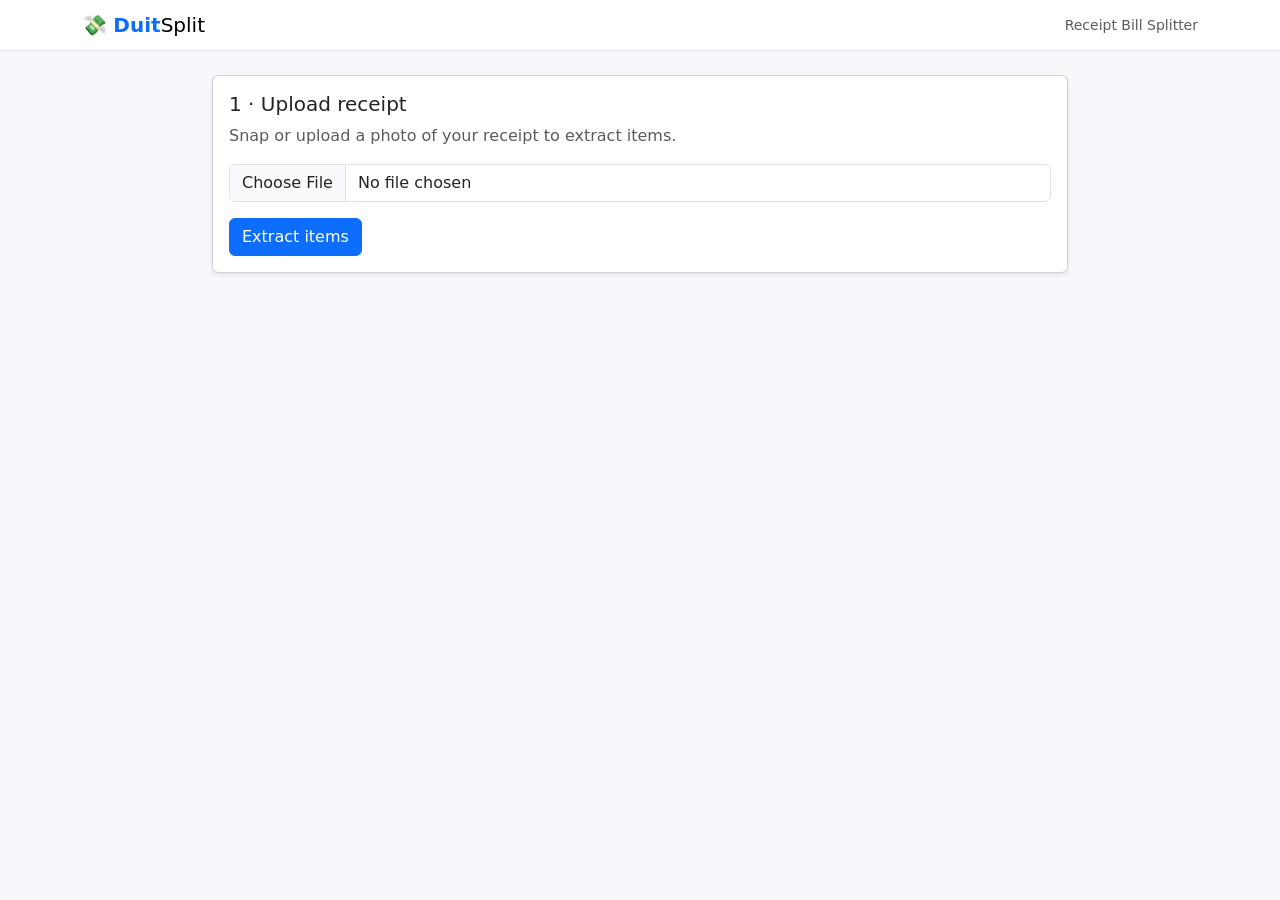
==== frontend/src/templates/index.html @ c5c2006f "added backend and frontend docker" ====
<!DOCTYPE html>
<html lang="en">
<head>
  <meta charset="utf-8" />
  <meta name="viewport" content="width=device-width, initial-scale=1" />
  <title>DuitSplit — Receipt Bill Splitter</title>
  <link
    href="https://cdn.jsdelivr.net/npm/bootstrap@5.3.3/dist/css/bootstrap.min.css"
    rel="stylesheet"
    integrity="sha384-QWTKZyjpPEjISv5WaRU9OFeRpok6YctnYmDr5pNlyT2bRjXh0JMhjY6hW+ALEwIH"
    crossorigin="anonymous"
  />
  <style>
    body { background: #f6f8fb; }
    .step-card { display: none; }
    .step-card.active { display: block; }
    .confidence-badge { font-size: .7rem; }
    .friend-chip { cursor: grab; user-select: none; }
    .item-row.assignable { cursor: pointer; }
    .item-row.selected { background: #e7f1ff; }
    .avatar {
      width: 28px; height: 28px; border-radius: 50%;
      display: inline-flex; align-items: center; justify-content: center;
      color: #fff; font-size: .75rem; font-weight: 600;
    }
    .navbar-brand b { color: #0d6efd; }
  </style>
</head>
<body>
  <nav class="navbar navbar-light bg-white border-bottom mb-4">
    <div class="container">
      <span class="navbar-brand mb-0 h1">💸 <b>Duit</b>Split</span>
      <span class="text-muted small">Receipt Bill Splitter</span>
    </div>
  </nav>

  <div class="container pb-5" style="max-width: 880px;">
    <div id="alertBox"></div>

    <!-- STEP 1: Upload -->
    <div class="card step-card active shadow-sm" id="step-upload">
      <div class="card-body">
        <h5 class="card-title">1 · Upload receipt</h5>
        <p class="text-muted">Snap or upload a photo of your receipt to extract items.</p>
        <input type="file" class="form-control mb-3" id="receiptFile" accept="image/*" />
        <button class="btn btn-primary" id="btnOcr">
          <span class="spinner-border spinner-border-sm d-none" id="ocrSpin"></span>
          Extract items
        </button>
      </div>
    </div>

    <!-- STEP 2: Review items -->
    <div class="card step-card shadow-sm" id="step-items">
      <div class="card-body">
        <h5 class="card-title">2 · Review extracted items</h5>
        <p class="text-muted">Items below <b>70%</b> confidence are flagged — double-check them.</p>
        <div class="table-responsive">
          <table class="table align-middle">
            <thead>
              <tr><th>Item</th><th class="text-end">Qty</th><th class="text-end">Price</th><th class="text-center">Confidence</th></tr>
            </thead>
            <tbody id="itemsBody"></tbody>
          </table>
        </div>
        <div class="d-flex justify-content-between border-top pt-2">
          <div class="text-muted">
            Subtotal: <b id="sumSubtotal">0.00</b> ·
            Tax: <b id="sumTax">0.00</b> ·
            Total: <b id="sumTotal">0.00</b>
          </div>
        </div>
        <hr />
        <div class="mb-3">
          <label class="form-label">Session name</label>
          <input type="text" class="form-control" id="sessionName" placeholder="Dinner at Mamak" />
        </div>
        <div class="mb-3">
          <label class="form-label">Your name (paid the bill)</label>
          <input type="text" class="form-control" id="paidBy" placeholder="Brandon" />
        </div>
        <button class="btn btn-primary" id="btnCreateSession">Start splitting →</button>
      </div>
    </div>

    <!-- STEP 3: Friends + assignment -->
    <div class="card step-card shadow-sm" id="step-assign">
      <div class="card-body">
        <h5 class="card-title">3 · Add friends & assign items</h5>

        <div class="row g-2 mb-3">
          <div class="col">
            <input type="text" class="form-control" id="friendName" placeholder="Add a friend's name" />
          </div>
          <div class="col-auto">
            <button class="btn btn-outline-primary" id="btnAddFriend">+ Add</button>
          </div>
        </div>

        <div class="mb-3">
          <div class="text-muted small mb-1">Pick the active friend, then click their items:</div>
          <div id="friendChips" class="d-flex flex-wrap gap-2"></div>
        </div>

        <div class="table-responsive">
          <table class="table align-middle">
            <thead>
              <tr><th>Item</th><th class="text-end">Price</th><th>Shared by</th></tr>
            </thead>
            <tbody id="assignBody"></tbody>
          </table>
        </div>

        <button class="btn btn-primary" id="btnSummary">View bill summary →</button>
      </div>
    </div>

    <!-- STEP 4: Summary -->
    <div class="card step-card shadow-sm" id="step-summary">
      <div class="card-body">
        <h5 class="card-title">4 · Bill summary</h5>
        <p class="text-muted">Paid by <b id="summaryPaidBy"></b>. Here's what everyone owes:</p>
        <ul class="list-group mb-3" id="summaryList"></ul>
        <div class="d-flex justify-content-between border-top pt-2">
          <span class="fw-bold">Total split</span>
          <span class="fw-bold" id="summaryTotal">0.00</span>
        </div>
        <button class="btn btn-outline-secondary mt-3" id="btnRestart">Start over</button>
      </div>
    </div>
  </div>

  <script
    src="https://cdn.jsdelivr.net/npm/bootstrap@5.3.3/dist/js/bootstrap.bundle.min.js"
    integrity="sha384-YvpcrYf0tY3lHB60NNkmXc5s9fDVZLESaAA55NDzOxhy9GkcIdslK1eN7N6jIeHz"
    crossorigin="anonymous"></script>
  <script>
    const state = {
      receipt: null,
      sessionId: null,
      friends: [],
      activeFriend: null,
      // item_name -> Set(friend_id)
      assignments: {},
    };

    const $ = (id) => document.getElementById(id);

    function showStep(id) {
      document.querySelectorAll(".step-card").forEach((c) => c.classList.remove("active"));
      $(id).classList.add("active");
      window.scrollTo({ top: 0, behavior: "smooth" });
    }

    function alertMsg(msg, kind = "danger") {
      $("alertBox").innerHTML =
        `<div class="alert alert-${kind} alert-dismissible fade show" role="alert">` +
        `${msg}<button type="button" class="btn-close" data-bs-dismiss="alert"></button></div>`;
    }

    async function api(path, options = {}) {
      const res = await fetch(`/api/${path}`, options);
      const text = await res.text();
      let data = null;
      try { data = text ? JSON.parse(text) : null; } catch { data = text; }
      if (!res.ok) {
        const detail = (data && data.detail) || `Request failed (${res.status})`;
        throw new Error(detail);
      }
      return data;
    }

    function initials(name) {
      return name.trim().slice(0, 2).toUpperCase() || "?";
    }

    // ---- STEP 1: OCR ----
    $("btnOcr").addEventListener("click", async () => {
      const file = $("receiptFile").files[0];
      if (!file) { alertMsg("Please choose a receipt image first."); return; }
      const spin = $("ocrSpin");
      spin.classList.remove("d-none");
      $("btnOcr").disabled = true;
      try {
        const form = new FormData();
        form.append("file", file);
        const receipt = await api("ocr", { method: "POST", body: form });
        state.receipt = receipt;
        renderItems(receipt);
        showStep("step-items");
      } catch (e) {
        alertMsg(`OCR failed: ${e.message}`);
      } finally {
        spin.classList.add("d-none");
        $("btnOcr").disabled = false;
      }
    });

    function money(n) { return Number(n || 0).toFixed(2); }

    function renderItems(receipt) {
      const body = $("itemsBody");
      body.innerHTML = "";
      (receipt.items || []).forEach((it) => {
        const low = it.confidence < 0.7;
        const badge = low
          ? `<span class="badge bg-warning text-dark confidence-badge">⚠ ${(it.confidence*100).toFixed(0)}%</span>`
          : `<span class="badge bg-success confidence-badge">${(it.confidence*100).toFixed(0)}%</span>`;
        body.insertAdjacentHTML("beforeend",
          `<tr><td>${escapeHtml(it.name)}</td><td class="text-end">${it.quantity}</td>` +
          `<td class="text-end">${money(it.price)}</td><td class="text-center">${badge}</td></tr>`);
      });
      $("sumSubtotal").textContent = money(receipt.subtotal);
      $("sumTax").textContent = money(receipt.tax);
      $("sumTotal").textContent = money(receipt.total);
    }

    function escapeHtml(s) {
      return String(s).replace(/[&<>"']/g, (c) =>
        ({ "&": "&amp;", "<": "&lt;", ">": "&gt;", '"': "&quot;", "'": "&#39;" }[c]));
    }

    // ---- STEP 2: create session ----
    $("btnCreateSession").addEventListener("click", async () => {
      if (!state.receipt) { alertMsg("No receipt loaded."); return; }
      try {
        const session = await api("sessions", {
          method: "POST",
          headers: { "Content-Type": "application/json" },
          body: JSON.stringify({
            name: $("sessionName").value || "Untitled",
            created_by: $("paidBy").value || "Me",
            receipt: state.receipt,
          }),
        });
        state.sessionId = session.id;
        state.assignments = {};
        await loadFriends();
        renderAssignTable();
        showStep("step-assign");
      } catch (e) {
        alertMsg(`Could not start session: ${e.message}`);
      }
    });

    // ---- STEP 3: friends + assignment ----
    async function loadFriends() {
      state.friends = await api("friends");
      if (state.friends.length && !state.activeFriend) {
        state.activeFriend = state.friends[0].id;
      }
      renderFriendChips();
    }

    $("btnAddFriend").addEventListener("click", async () => {
      const name = $("friendName").value.trim();
      if (!name) { alertMsg("Enter a friend's name."); return; }
      try {
        const friend = await api("friends", {
          method: "POST",
          headers: { "Content-Type": "application/json" },
          body: JSON.stringify({ name }),
        });
        $("friendName").value = "";
        state.activeFriend = friend.id;
        await loadFriends();
        renderAssignTable();
      } catch (e) {
        alertMsg(`Could not add friend: ${e.message}`);
      }
    });

    $("friendName").addEventListener("keydown", (e) => {
      if (e.key === "Enter") { e.preventDefault(); $("btnAddFriend").click(); }
    });

    function renderFriendChips() {
      const box = $("friendChips");
      box.innerHTML = "";
      if (!state.friends.length) {
        box.innerHTML = `<span class="text-muted small">No friends yet — add some above.</span>`;
        return;
      }
      state.friends.forEach((f) => {
        const active = f.id === state.activeFriend;
        box.insertAdjacentHTML("beforeend",
          `<button class="btn btn-sm friend-chip ${active ? "btn-primary" : "btn-outline-secondary"}" data-fid="${f.id}">` +
          `<span class="avatar me-1" style="background:${f.avatar_color}">${initials(f.name)}</span>` +
          `${escapeHtml(f.name)}</button>`);
      });
      box.querySelectorAll("[data-fid]").forEach((btn) => {
        btn.addEventListener("click", () => {
          state.activeFriend = btn.dataset.fid;
          renderFriendChips();
        });
      });
    }

    function renderAssignTable() {
      const body = $("assignBody");
      body.innerHTML = "";
      (state.receipt.items || []).forEach((it) => {
        const sharers = state.assignments[it.name] || new Set();
        const chips = [...sharers].map((fid) => {
          const f = state.friends.find((x) => x.id === fid);
          if (!f) return "";
          return `<span class="avatar me-1" title="${escapeHtml(f.name)}" style="background:${f.avatar_color}">${initials(f.name)}</span>`;
        }).join("");
        const row = document.createElement("tr");
        row.className = "item-row assignable";
        row.innerHTML =
          `<td>${escapeHtml(it.name)}</td><td class="text-end">${money(it.price)}</td>` +
          `<td>${chips || '<span class="text-muted small">— tap to assign active friend —</span>'}</td>`;
        row.addEventListener("click", () => toggleAssign(it.name, row));
        body.appendChild(row);
      });
    }

    function toggleAssign(itemName, row) {
      if (!state.activeFriend) { alertMsg("Add and select a friend first.", "warning"); return; }
      const set = state.assignments[itemName] || new Set();
      if (set.has(state.activeFriend)) set.delete(state.activeFriend);
      else set.add(state.activeFriend);
      state.assignments[itemName] = set;
      renderAssignTable();
    }

    // ---- STEP 4: summary ----
    $("btnSummary").addEventListener("click", async () => {
      try {
        const payload = {};
        for (const [item, set] of Object.entries(state.assignments)) {
          if (set.size) payload[item] = [...set];
        }
        await api(`sessions/${state.sessionId}/assign`, {
          method: "POST",
          headers: { "Content-Type": "application/json" },
          body: JSON.stringify({ assignments: payload }),
        });
        const summary = await api(`sessions/${state.sessionId}/summary`);
        renderSummary(summary);
        showStep("step-summary");
      } catch (e) {
        alertMsg(`Could not compute summary: ${e.message}`);
      }
    });

    function renderSummary(summary) {
      $("summaryPaidBy").textContent = summary.paid_by || "—";
      const list = $("summaryList");
      list.innerHTML = "";
      const entries = Object.entries(summary.breakdown || {});
      if (!entries.length) {
        list.innerHTML = `<li class="list-group-item text-muted">No items assigned yet.</li>`;
      }
      entries.forEach(([fid, amount]) => {
        const f = state.friends.find((x) => x.id === fid);
        const name = f ? f.name : fid;
        const color = f ? f.avatar_color : "#888";
        list.insertAdjacentHTML("beforeend",
          `<li class="list-group-item d-flex justify-content-between align-items-center">` +
          `<span><span class="avatar me-2" style="background:${color}">${initials(name)}</span>${escapeHtml(name)}</span>` +
          `<span class="badge bg-primary rounded-pill">${money(amount)}</span></li>`);
      });
      $("summaryTotal").textContent = money(summary.total);
    }

    $("btnRestart").addEventListener("click", () => {
      state.receipt = null; state.sessionId = null;
      state.activeFriend = null; state.assignments = {};
      $("receiptFile").value = "";
      showStep("step-upload");
    });
  </script>
</body>
</html>
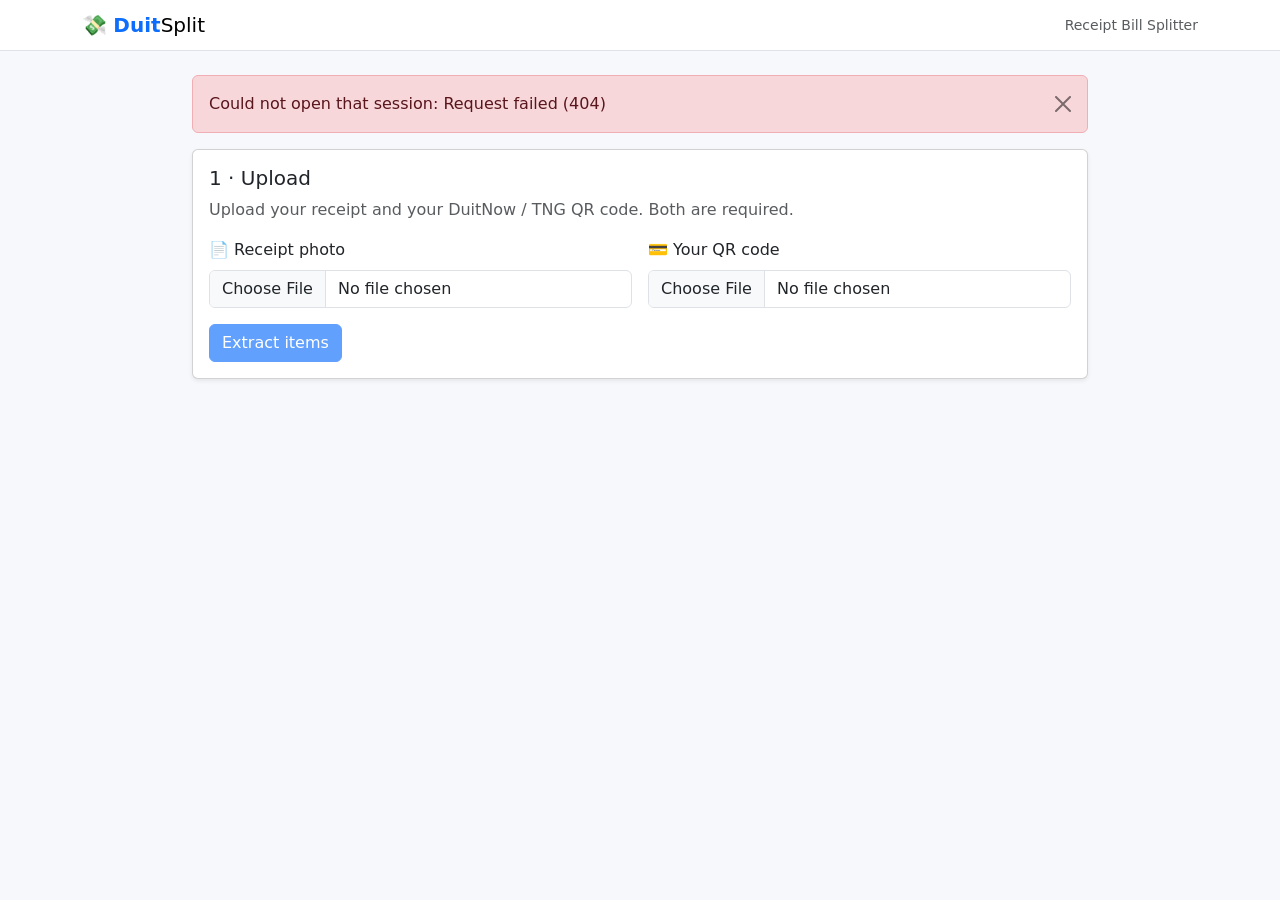
==== commit efd590b5: "finally done" ====
--- a/frontend/src/templates/index.html
+++ b/frontend/src/templates/index.html
@@ -14,16 +14,20 @@
     body { background: #f6f8fb; }
     .step-card { display: none; }
     .step-card.active { display: block; }
-    .confidence-badge { font-size: .7rem; }
-    .friend-chip { cursor: grab; user-select: none; }
+    .confidence-badge { font-size: .72rem; }
+    .friend-chip { cursor: pointer; user-select: none; }
     .item-row.assignable { cursor: pointer; }
-    .item-row.selected { background: #e7f1ff; }
     .avatar {
       width: 28px; height: 28px; border-radius: 50%;
       display: inline-flex; align-items: center; justify-content: center;
       color: #fff; font-size: .75rem; font-weight: 600;
     }
+    .dot { width: 14px; height: 14px; border-radius: 50%; display: inline-block; }
     .navbar-brand b { color: #0d6efd; }
+    .qr-img { width: 500px; height: 500px; max-width: 90vw; object-fit: contain; border: 1px solid #eee; border-radius: 10px; background:#fff; padding: 6px; }
+    .edit-input { max-width: 120px; }
+    .low-conf input { border-color: #ffc107; background: #fff9e6; }
+    .friend-card { border-left: 5px solid #ccc; }
   </style>
 </head>
 <body>
@@ -34,128 +38,147 @@
     </div>
   </nav>
 
-  <div class="container pb-5" style="max-width: 880px;">
+  <div class="container pb-5" style="max-width: 920px;">
     <div id="alertBox"></div>
 
-    <!-- STEP 1: Upload -->
+    <!-- STEP 1: Upload receipt + QR -->
     <div class="card step-card active shadow-sm" id="step-upload">
       <div class="card-body">
-        <h5 class="card-title">1 · Upload receipt</h5>
-        <p class="text-muted">Snap or upload a photo of your receipt to extract items.</p>
-        <input type="file" class="form-control mb-3" id="receiptFile" accept="image/*" />
-        <button class="btn btn-primary" id="btnOcr">
-          <span class="spinner-border spinner-border-sm d-none" id="ocrSpin"></span>
+        <h5 class="card-title">1 · Upload</h5>
+        <p class="text-muted">Upload your receipt and your DuitNow / TNG QR code. Both are required.</p>
+        <div class="row g-3">
+          <div class="col-12 col-md-6">
+            <label class="form-label">📄 Receipt photo</label>
+            <input type="file" class="form-control" id="receiptFile" accept="image/*" />
+          </div>
+          <div class="col-12 col-md-6">
+            <label class="form-label">💳 Your QR code</label>
+            <input type="file" class="form-control" id="qrFile" accept="image/*" />
+          </div>
+        </div>
+        <button class="btn btn-primary mt-3" id="btnUpload" disabled>
+          <span class="spinner-border spinner-border-sm d-none" id="upSpin"></span>
           Extract items
         </button>
       </div>
     </div>
 
-    <!-- STEP 2: Review items -->
+    <!-- STEP 2: Review + edit items -->
     <div class="card step-card shadow-sm" id="step-items">
       <div class="card-body">
-        <h5 class="card-title">2 · Review extracted items</h5>
-        <p class="text-muted">Items below <b>70%</b> confidence are flagged — double-check them.</p>
+        <h5 class="card-title">2 · Review &amp; edit items</h5>
+        <div id="timingBox" class="small text-muted mb-2"></div>
+        <p class="text-muted">Fix any wrong names or prices. Low-confidence rows (yellow) are highlighted.</p>
         <div class="table-responsive">
           <table class="table align-middle">
             <thead>
-              <tr><th>Item</th><th class="text-end">Qty</th><th class="text-end">Price</th><th class="text-center">Confidence</th></tr>
+              <tr><th>Item</th><th class="text-end" style="width:90px">Qty</th><th class="text-end" style="width:140px">Price</th><th class="text-center" style="width:110px">Confidence</th></tr>
             </thead>
             <tbody id="itemsBody"></tbody>
           </table>
         </div>
-        <div class="d-flex justify-content-between border-top pt-2">
-          <div class="text-muted">
-            Subtotal: <b id="sumSubtotal">0.00</b> ·
-            Tax: <b id="sumTax">0.00</b> ·
-            Total: <b id="sumTotal">0.00</b>
+        <div class="row g-2 align-items-center border-top pt-3">
+          <div class="col-auto"><label class="form-label mb-0">Tax rate (%)</label></div>
+          <div class="col-auto">
+            <input type="number" step="0.01" class="form-control edit-input" id="taxInput" />
           </div>
+          <div class="col-auto"><span id="taxBadge"></span></div>
+          <div class="col text-end text-muted">
+            Subtotal: <b id="sumSubtotal">0.00</b> · Total: <b id="sumTotal">0.00</b>
+          </div>
         </div>
         <hr />
-        <div class="mb-3">
-          <label class="form-label">Session name</label>
-          <input type="text" class="form-control" id="sessionName" placeholder="Dinner at Mamak" />
-        </div>
-        <div class="mb-3">
-          <label class="form-label">Your name (paid the bill)</label>
-          <input type="text" class="form-control" id="paidBy" placeholder="Brandon" />
-        </div>
-        <button class="btn btn-primary" id="btnCreateSession">Start splitting →</button>
+        <div class="row g-3">
+          <div class="col-12 col-md-6">
+            <label class="form-label">Session name</label>
+            <input type="text" class="form-control" id="sessionName" placeholder="Dinner at Mamak" />
+          </div>
+          <div class="col-12 col-md-6">
+            <label class="form-label">Your name (paid the bill)</label>
+            <input type="text" class="form-control" id="paidBy" placeholder="Brandon" />
+          </div>
+        </div>
+        <button class="btn btn-primary mt-3" id="btnConfirm">Confirm and continue →</button>
       </div>
     </div>
 
     <!-- STEP 3: Friends + assignment -->
     <div class="card step-card shadow-sm" id="step-assign">
       <div class="card-body">
-        <h5 class="card-title">3 · Add friends & assign items</h5>
-
+        <h5 class="card-title">3 · Add friends &amp; assign items</h5>
         <div class="row g-2 mb-3">
-          <div class="col">
-            <input type="text" class="form-control" id="friendName" placeholder="Add a friend's name" />
-          </div>
-          <div class="col-auto">
-            <button class="btn btn-outline-primary" id="btnAddFriend">+ Add</button>
-          </div>
-        </div>
-
+          <div class="col"><input type="text" class="form-control" id="friendName" placeholder="Add a friend's name" /></div>
+          <div class="col-auto"><button class="btn btn-outline-primary" id="btnAddFriend">+ Add</button></div>
+        </div>
         <div class="mb-3">
-          <div class="text-muted small mb-1">Pick the active friend, then click their items:</div>
+          <div class="text-muted small mb-1">Pick the active friend, then tap items to assign (tap again to unassign):</div>
           <div id="friendChips" class="d-flex flex-wrap gap-2"></div>
         </div>
-
         <div class="table-responsive">
           <table class="table align-middle">
-            <thead>
-              <tr><th>Item</th><th class="text-end">Price</th><th>Shared by</th></tr>
-            </thead>
+            <thead><tr><th>Item</th><th class="text-end">Price</th><th>Shared by</th></tr></thead>
             <tbody id="assignBody"></tbody>
           </table>
         </div>
-
         <button class="btn btn-primary" id="btnSummary">View bill summary →</button>
       </div>
     </div>
 
-    <!-- STEP 4: Summary -->
+    <!-- STEP 4: Summary + paid tracking -->
     <div class="card step-card shadow-sm" id="step-summary">
       <div class="card-body">
         <h5 class="card-title">4 · Bill summary</h5>
         <p class="text-muted">Paid by <b id="summaryPaidBy"></b>. Here's what everyone owes:</p>
-        <ul class="list-group mb-3" id="summaryList"></ul>
-        <div class="d-flex justify-content-between border-top pt-2">
-          <span class="fw-bold">Total split</span>
-          <span class="fw-bold" id="summaryTotal">0.00</span>
-        </div>
-        <button class="btn btn-outline-secondary mt-3" id="btnRestart">Start over</button>
+        <div id="summaryFriends"></div>
+        <div id="qrSection" class="text-center my-4 d-none">
+          <img class="qr-img" id="summaryQr" src="" alt="Payment QR code" />
+          <div class="small mt-2">Open TNG → Scan this QR → pay your amount above</div>
+        </div>
+        <div class="d-flex justify-content-between border-top pt-3 mt-3 fw-bold">
+          <span>Total: RM<span id="totTotal">0.00</span></span>
+          <span class="text-success">Paid: RM<span id="totPaid">0.00</span></span>
+          <span class="text-danger">Remaining: RM<span id="totRemaining">0.00</span></span>
+        </div>
+        <button class="btn btn-success mt-3 d-none" id="btnComplete">🎉 Complete Session</button>
+        <div id="completeMsg" class="alert alert-success mt-3 d-none"></div>
       </div>
     </div>
   </div>
 
+  <script>window.INITIAL_SESSION_ID = "{{ session_id }}";</script>
   <script
     src="https://cdn.jsdelivr.net/npm/bootstrap@5.3.3/dist/js/bootstrap.bundle.min.js"
     integrity="sha384-YvpcrYf0tY3lHB60NNkmXc5s9fDVZLESaAA55NDzOxhy9GkcIdslK1eN7N6jIeHz"
     crossorigin="anonymous"></script>
   <script>
     const state = {
-      receipt: null,
-      sessionId: null,
-      friends: [],
-      activeFriend: null,
-      // item_name -> Set(friend_id)
-      assignments: {},
+      sessionId: null, receipt: null,
+      qrImagePath: "", silverPath: "",
+      friends: [], activeFriend: null, assignments: {}, summary: null,
     };
-
     const $ = (id) => document.getElementById(id);
+    const money = (n) => Number(n || 0).toFixed(2);
 
     function showStep(id) {
       document.querySelectorAll(".step-card").forEach((c) => c.classList.remove("active"));
       $(id).classList.add("active");
       window.scrollTo({ top: 0, behavior: "smooth" });
     }
-
     function alertMsg(msg, kind = "danger") {
       $("alertBox").innerHTML =
         `<div class="alert alert-${kind} alert-dismissible fade show" role="alert">` +
         `${msg}<button type="button" class="btn-close" data-bs-dismiss="alert"></button></div>`;
+    }
+    function escapeHtml(s) {
+      return String(s).replace(/[&<>"']/g, (c) =>
+        ({ "&": "&amp;", "<": "&lt;", ">": "&gt;", '"': "&quot;", "'": "&#39;" }[c]));
+    }
+    const initials = (n) => (n || "?").trim().slice(0, 2).toUpperCase() || "?";
+    function confBadge(c) {
+      const pct = Math.round((c || 0) * 100);
+      return c >= 0.7
+        ? `<span class="badge bg-success confidence-badge">🟢 ${pct}%</span>`
+        : `<span class="badge bg-warning text-dark confidence-badge">🟡 ${pct}%</span>`;
     }
 
     async function api(path, options = {}) {
@@ -164,118 +187,186 @@
       let data = null;
       try { data = text ? JSON.parse(text) : null; } catch { data = text; }
       if (!res.ok) {
-        const detail = (data && data.detail) || `Request failed (${res.status})`;
+        const detail = (data && data.detail) || (data && data.error) || `Request failed (${res.status})`;
         throw new Error(detail);
       }
       return data;
     }
 
-    function initials(name) {
-      return name.trim().slice(0, 2).toUpperCase() || "?";
-    }
-
-    // ---- STEP 1: OCR ----
-    $("btnOcr").addEventListener("click", async () => {
-      const file = $("receiptFile").files[0];
-      if (!file) { alertMsg("Please choose a receipt image first."); return; }
-      const spin = $("ocrSpin");
+    // ---- STEP 1: upload receipt + QR ----
+    function checkUploadReady() {
+      $("btnUpload").disabled = !($("receiptFile").files[0] && $("qrFile").files[0]);
+    }
+    $("receiptFile").addEventListener("change", checkUploadReady);
+    $("qrFile").addEventListener("change", checkUploadReady);
+
+    $("btnUpload").addEventListener("click", async () => {
+      const receiptF = $("receiptFile").files[0];
+      const qrF = $("qrFile").files[0];
+      if (!receiptF || !qrF) { alertMsg("Please choose both a receipt and a QR image."); return; }
+      const spin = $("upSpin");
       spin.classList.remove("d-none");
-      $("btnOcr").disabled = true;
+      $("btnUpload").disabled = true;
       try {
         const form = new FormData();
-        form.append("file", file);
-        const receipt = await api("ocr", { method: "POST", body: form });
-        state.receipt = receipt;
-        renderItems(receipt);
+        form.append("receipt", receiptF);
+        form.append("qr", qrF);
+        const res = await api("upload", { method: "POST", body: form });
+        if (!res.receipt.is_valid_receipt) {
+          alertMsg(`That doesn't look like a receipt: ${escapeHtml(res.receipt.validation_reason || "please try another photo.")}`, "warning");
+          return;
+        }
+        if (!res.receipt.items || res.receipt.items.length === 0) {
+          alertMsg("No items were extracted. The AI parse likely failed — check your Gemini API key/quota in the backend logs, then re-upload.", "warning");
+          return;
+        }
+        state.sessionId = res.session_id;
+        state.receipt = res.receipt;
+        state.qrImagePath = res.qr_image_path;
+        state.silverPath = res.silver_path;
+        const secs = (res.processing_ms / 1000).toFixed(1);
+        $("timingBox").innerHTML = `⚡ Extracted in ${secs}s` +
+          (res.receipt.cached ? " (from cache)" : "") +
+          (res.timeout_warning ? ` — <span class="text-danger">slow extraction, Gemini took over 15s</span>` : "");
+        renderEditableItems(res.receipt);
         showStep("step-items");
       } catch (e) {
-        alertMsg(`OCR failed: ${e.message}`);
+        alertMsg(`Upload failed: ${e.message}`);
       } finally {
         spin.classList.add("d-none");
-        $("btnOcr").disabled = false;
+        $("btnUpload").disabled = false;
       }
     });
 
-    function money(n) { return Number(n || 0).toFixed(2); }
-
-    function renderItems(receipt) {
+    // ---- STEP 2: editable items ----
+    function renderEditableItems(receipt) {
       const body = $("itemsBody");
       body.innerHTML = "";
       (receipt.items || []).forEach((it) => {
         const low = it.confidence < 0.7;
-        const badge = low
-          ? `<span class="badge bg-warning text-dark confidence-badge">⚠ ${(it.confidence*100).toFixed(0)}%</span>`
-          : `<span class="badge bg-success confidence-badge">${(it.confidence*100).toFixed(0)}%</span>`;
-        body.insertAdjacentHTML("beforeend",
-          `<tr><td>${escapeHtml(it.name)}</td><td class="text-end">${it.quantity}</td>` +
-          `<td class="text-end">${money(it.price)}</td><td class="text-center">${badge}</td></tr>`);
-      });
-      $("sumSubtotal").textContent = money(receipt.subtotal);
-      $("sumTax").textContent = money(receipt.tax);
-      $("sumTotal").textContent = money(receipt.total);
-    }
-
-    function escapeHtml(s) {
-      return String(s).replace(/[&<>"']/g, (c) =>
-        ({ "&": "&amp;", "<": "&lt;", ">": "&gt;", '"': "&quot;", "'": "&#39;" }[c]));
-    }
-
-    // ---- STEP 2: create session ----
-    $("btnCreateSession").addEventListener("click", async () => {
-      if (!state.receipt) { alertMsg("No receipt loaded."); return; }
+        const tr = document.createElement("tr");
+        if (low) tr.className = "low-conf";
+        tr.dataset.conf = it.confidence;
+        tr.dataset.id = it.id;
+        tr.innerHTML =
+          `<td><input class="form-control i-name" value="${escapeHtml(it.name)}" /></td>` +
+          `<td><input type="number" min="1" class="form-control i-qty text-end" value="${it.quantity}" /></td>` +
+          `<td><input type="number" step="0.01" class="form-control i-price text-end" value="${Number(it.price).toFixed(2)}" /></td>` +
+          `<td class="text-center">${confBadge(it.confidence)}</td>`;
+        body.appendChild(tr);
+      });
+      // Show the tax rate without trailing ".00" (keeps real decimals if any).
+      $("taxInput").value = String(Number(receipt.tax_percent || 0));
+      $("taxBadge").innerHTML = confBadge(receipt.tax_confidence);
+      body.querySelectorAll("input").forEach((i) => i.addEventListener("input", recalcTotals));
+      $("taxInput").addEventListener("input", recalcTotals);
+      recalcTotals();
+      // Auto-focus the first low-confidence item so Brandon notices it.
+      const firstLow = body.querySelector(".low-conf .i-price");
+      if (firstLow) { firstLow.focus(); firstLow.select(); }
+    }
+
+    function recalcTotals() {
+      let subtotal = 0;
+      document.querySelectorAll("#itemsBody tr").forEach((r) => {
+        subtotal += parseFloat(r.querySelector(".i-price").value) || 0;
+      });
+      const pct = parseFloat($("taxInput").value) || 0;
+      const tax = subtotal * pct / 100;
+      $("sumSubtotal").textContent = money(subtotal);
+      $("sumTotal").textContent = money(subtotal + tax);
+    }
+
+    function collectReceipt() {
+      const items = [...document.querySelectorAll("#itemsBody tr")].map((r) => ({
+        id: r.dataset.id,
+        name: r.querySelector(".i-name").value.trim() || "Item",
+        quantity: parseInt(r.querySelector(".i-qty").value) || 1,
+        price: parseFloat(r.querySelector(".i-price").value) || 0,
+        confidence: parseFloat(r.dataset.conf) || 0,
+      }));
+      const pct = parseFloat($("taxInput").value) || 0;
+      const subtotal = items.reduce((s, i) => s + i.price, 0);
+      const tax = subtotal * pct / 100;
+      return {
+        ...state.receipt,
+        items,
+        tax_percent: pct,
+        tax_amount: Number(tax.toFixed(2)),
+        subtotal,
+        total: subtotal + tax,
+      };
+    }
+
+    $("btnConfirm").addEventListener("click", async () => {
       try {
-        const session = await api("sessions", {
+        state.receipt = collectReceipt();
+        await api("sessions", {
           method: "POST",
           headers: { "Content-Type": "application/json" },
           body: JSON.stringify({
+            id: state.sessionId,
             name: $("sessionName").value || "Untitled",
             created_by: $("paidBy").value || "Me",
             receipt: state.receipt,
+            qr_image_path: state.qrImagePath,
+            silver_path: state.silverPath,
           }),
         });
-        state.sessionId = session.id;
-        state.assignments = {};
-        await loadFriends();
+        renderFriendChips();
         renderAssignTable();
         showStep("step-assign");
       } catch (e) {
-        alertMsg(`Could not start session: ${e.message}`);
+        alertMsg(`Could not save session: ${e.message}`);
       }
     });
 
     // ---- STEP 3: friends + assignment ----
-    async function loadFriends() {
-      state.friends = await api("friends");
-      if (state.friends.length && !state.activeFriend) {
-        state.activeFriend = state.friends[0].id;
-      }
-      renderFriendChips();
-    }
-
     $("btnAddFriend").addEventListener("click", async () => {
       const name = $("friendName").value.trim();
       if (!name) { alertMsg("Enter a friend's name."); return; }
       try {
-        const friend = await api("friends", {
+        const friend = await api(`sessions/${state.sessionId}/friends`, {
           method: "POST",
           headers: { "Content-Type": "application/json" },
           body: JSON.stringify({ name }),
         });
+        state.friends.push(friend);
+        state.activeFriend = friend.id;
         $("friendName").value = "";
-        state.activeFriend = friend.id;
-        await loadFriends();
+        renderFriendChips();
         renderAssignTable();
       } catch (e) {
         alertMsg(`Could not add friend: ${e.message}`);
       }
     });
-
     $("friendName").addEventListener("keydown", (e) => {
       if (e.key === "Enter") { e.preventDefault(); $("btnAddFriend").click(); }
     });
 
+    const friendById = (id) => state.friends.find((f) => f.id === id);
+
+    function clientShares() {
+      const priceOf = {}; assignableUnits().forEach((u) => (priceOf[u.unitId] = u.price));
+      const acc = {}; state.friends.forEach((f) => (acc[f.id] = { subtotal: 0 }));
+      for (const [unitId, set] of Object.entries(state.assignments)) {
+        const ids = [...set].filter((id) => acc[id]);
+        if (!ids.length || priceOf[unitId] == null) continue;
+        const share = priceOf[unitId] / ids.length;
+        ids.forEach((id) => (acc[id].subtotal += share));
+      }
+      const pct = Number(state.receipt.tax_percent) || 0;
+      const out = {};
+      state.friends.forEach((f) => {
+        const sub = acc[f.id].subtotal;
+        out[f.id] = sub + sub * pct / 100;
+      });
+      return out;
+    }
+
     function renderFriendChips() {
       const box = $("friendChips");
+      const totals = clientShares();
       box.innerHTML = "";
       if (!state.friends.length) {
         box.innerHTML = `<span class="text-muted small">No friends yet — add some above.</span>`;
@@ -286,58 +377,64 @@
         box.insertAdjacentHTML("beforeend",
           `<button class="btn btn-sm friend-chip ${active ? "btn-primary" : "btn-outline-secondary"}" data-fid="${f.id}">` +
           `<span class="avatar me-1" style="background:${f.avatar_color}">${initials(f.name)}</span>` +
-          `${escapeHtml(f.name)}</button>`);
-      });
-      box.querySelectorAll("[data-fid]").forEach((btn) => {
-        btn.addEventListener("click", () => {
-          state.activeFriend = btn.dataset.fid;
-          renderFriendChips();
-        });
-      });
+          `${escapeHtml(f.name)} · RM${money(totals[f.id])}</button>`);
+      });
+      box.querySelectorAll("[data-fid]").forEach((btn) =>
+        btn.addEventListener("click", () => { state.activeFriend = btn.dataset.fid; renderFriendChips(); }));
+    }
+
+    // Expand each line item into individual units (qty 2 -> two units).
+    function assignableUnits() {
+      const units = [];
+      (state.receipt.items || []).forEach((it) => {
+        const q = it.quantity && it.quantity > 0 ? it.quantity : 1;
+        const unitPrice = it.price / q;
+        for (let n = 0; n < q; n++) {
+          const label = q > 1 ? `${it.name} (${n + 1} of ${q})` : it.name;
+          units.push({ unitId: `${it.id}#${n}`, label, price: unitPrice });
+        }
+      });
+      return units;
     }
 
     function renderAssignTable() {
       const body = $("assignBody");
       body.innerHTML = "";
-      (state.receipt.items || []).forEach((it) => {
-        const sharers = state.assignments[it.name] || new Set();
+      assignableUnits().forEach((u) => {
+        const sharers = state.assignments[u.unitId] || new Set();
         const chips = [...sharers].map((fid) => {
-          const f = state.friends.find((x) => x.id === fid);
-          if (!f) return "";
-          return `<span class="avatar me-1" title="${escapeHtml(f.name)}" style="background:${f.avatar_color}">${initials(f.name)}</span>`;
+          const f = friendById(fid);
+          return f ? `<span class="avatar me-1" title="${escapeHtml(f.name)}" style="background:${f.avatar_color}">${initials(f.name)}</span>` : "";
         }).join("");
         const row = document.createElement("tr");
         row.className = "item-row assignable";
-        row.innerHTML =
-          `<td>${escapeHtml(it.name)}</td><td class="text-end">${money(it.price)}</td>` +
+        row.innerHTML = `<td>${escapeHtml(u.label)}</td><td class="text-end">${money(u.price)}</td>` +
           `<td>${chips || '<span class="text-muted small">— tap to assign active friend —</span>'}</td>`;
-        row.addEventListener("click", () => toggleAssign(it.name, row));
+        row.addEventListener("click", () => toggleAssign(u.unitId));
         body.appendChild(row);
       });
     }
 
-    function toggleAssign(itemName, row) {
+    function toggleAssign(itemId) {
       if (!state.activeFriend) { alertMsg("Add and select a friend first.", "warning"); return; }
-      const set = state.assignments[itemName] || new Set();
-      if (set.has(state.activeFriend)) set.delete(state.activeFriend);
-      else set.add(state.activeFriend);
-      state.assignments[itemName] = set;
+      const set = state.assignments[itemId] || new Set();
+      set.has(state.activeFriend) ? set.delete(state.activeFriend) : set.add(state.activeFriend);
+      state.assignments[itemId] = set;
       renderAssignTable();
-    }
-
-    // ---- STEP 4: summary ----
+      renderFriendChips();
+    }
+
     $("btnSummary").addEventListener("click", async () => {
       try {
         const payload = {};
-        for (const [item, set] of Object.entries(state.assignments)) {
-          if (set.size) payload[item] = [...set];
-        }
+        for (const [item, set] of Object.entries(state.assignments)) if (set.size) payload[item] = [...set];
         await api(`sessions/${state.sessionId}/assign`, {
           method: "POST",
           headers: { "Content-Type": "application/json" },
           body: JSON.stringify({ assignments: payload }),
         });
         const summary = await api(`sessions/${state.sessionId}/summary`);
+        state.summary = summary;
         renderSummary(summary);
         showStep("step-summary");
       } catch (e) {
@@ -345,32 +442,86 @@
       }
     });
 
+    // ---- STEP 4: summary + paid tracking ----
     function renderSummary(summary) {
       $("summaryPaidBy").textContent = summary.paid_by || "—";
-      const list = $("summaryList");
-      list.innerHTML = "";
-      const entries = Object.entries(summary.breakdown || {});
-      if (!entries.length) {
-        list.innerHTML = `<li class="list-group-item text-muted">No items assigned yet.</li>`;
-      }
-      entries.forEach(([fid, amount]) => {
-        const f = state.friends.find((x) => x.id === fid);
-        const name = f ? f.name : fid;
-        const color = f ? f.avatar_color : "#888";
-        list.insertAdjacentHTML("beforeend",
-          `<li class="list-group-item d-flex justify-content-between align-items-center">` +
-          `<span><span class="avatar me-2" style="background:${color}">${initials(name)}</span>${escapeHtml(name)}</span>` +
-          `<span class="badge bg-primary rounded-pill">${money(amount)}</span></li>`);
-      });
-      $("summaryTotal").textContent = money(summary.total);
-    }
-
-    $("btnRestart").addEventListener("click", () => {
-      state.receipt = null; state.sessionId = null;
-      state.activeFriend = null; state.assignments = {};
-      $("receiptFile").value = "";
-      showStep("step-upload");
+      const box = $("summaryFriends");
+      box.innerHTML = "";
+      (summary.friends || []).forEach((f) => {
+        const itemsHtml = f.items.map((i) => `<div>${escapeHtml(i.name)}: RM${money(i.price)}</div>`).join("");
+        box.insertAdjacentHTML("beforeend",
+          `<div class="card friend-card mb-3" style="border-left-color:${f.avatar_color}">
+             <div class="card-body">
+               <div class="d-flex justify-content-between align-items-center mb-2">
+                 <span class="fw-bold"><span class="dot me-2" style="background:${f.avatar_color}"></span>${escapeHtml(f.name)}</span>
+                 <div class="form-check">
+                   <input class="form-check-input paid-check" type="checkbox" data-fid="${f.friend_id}" id="paid_${f.friend_id}" ${f.is_paid ? "checked disabled" : ""}>
+                   <label class="form-check-label" for="paid_${f.friend_id}">Mark as Paid</label>
+                 </div>
+               </div>
+               <div class="text-muted small mb-1">${itemsHtml}</div>
+               <div>Tax share: RM${money(f.tax_share)}</div>
+               <div class="fw-bold">Total: RM${money(f.total_owed)}</div>
+             </div>
+           </div>`);
+      });
+      // One shared QR at the bottom (it's the payer's single QR for everyone).
+      $("summaryQr").src = `/api/sessions/${summary.session_id}/qr`;
+      $("qrSection").classList.remove("d-none");
+      box.querySelectorAll(".paid-check").forEach((c) =>
+        c.addEventListener("change", () => markPaid(c.dataset.fid)));
+      updateTotals();
+    }
+
+    function updateTotals() {
+      const s = state.summary;
+      const paid = s.friends.filter((f) => f.is_paid).reduce((a, f) => a + f.total_owed, 0);
+      const total = s.total;
+      $("totTotal").textContent = money(total);
+      $("totPaid").textContent = money(paid);
+      $("totRemaining").textContent = money(total - paid);
+      const allPaid = s.friends.length > 0 && s.friends.every((f) => f.is_paid);
+      $("btnComplete").classList.toggle("d-none", !allPaid);
+    }
+
+    async function markPaid(fid) {
+      try {
+        await api(`sessions/${state.sessionId}/friends/${fid}/paid`, { method: "PATCH" });
+        const f = state.summary.friends.find((x) => x.friend_id === fid);
+        if (f) f.is_paid = true;
+        const cb = $(`paid_${fid}`);
+        if (cb) cb.disabled = true;
+        updateTotals();
+      } catch (e) {
+        alertMsg(`Could not mark paid: ${e.message}`);
+      }
+    }
+
+    $("btnComplete").addEventListener("click", () => {
+      $("btnComplete").classList.add("d-none");
+      const msg = $("completeMsg");
+      msg.textContent = "All paid! Session complete 🎉  Redirecting home…";
+      msg.classList.remove("d-none");
+      setTimeout(() => { window.location.href = "/"; }, 3000);
     });
+
+    // ---- Multi-user: open a shared session and jump to summary ----
+    async function loadExistingSession(id) {
+      try {
+        const session = await api(`sessions/${id}`);
+        state.sessionId = id;
+        state.receipt = session.receipt;
+        state.friends = session.friends || [];
+        const summary = await api(`sessions/${id}/summary`);
+        state.summary = summary;
+        renderSummary(summary);
+        showStep("step-summary");
+      } catch (e) {
+        alertMsg(`Could not open that session: ${e.message}`);
+        showStep("step-upload");
+      }
+    }
+    if (window.INITIAL_SESSION_ID) loadExistingSession(window.INITIAL_SESSION_ID);
   </script>
 </body>
 </html>
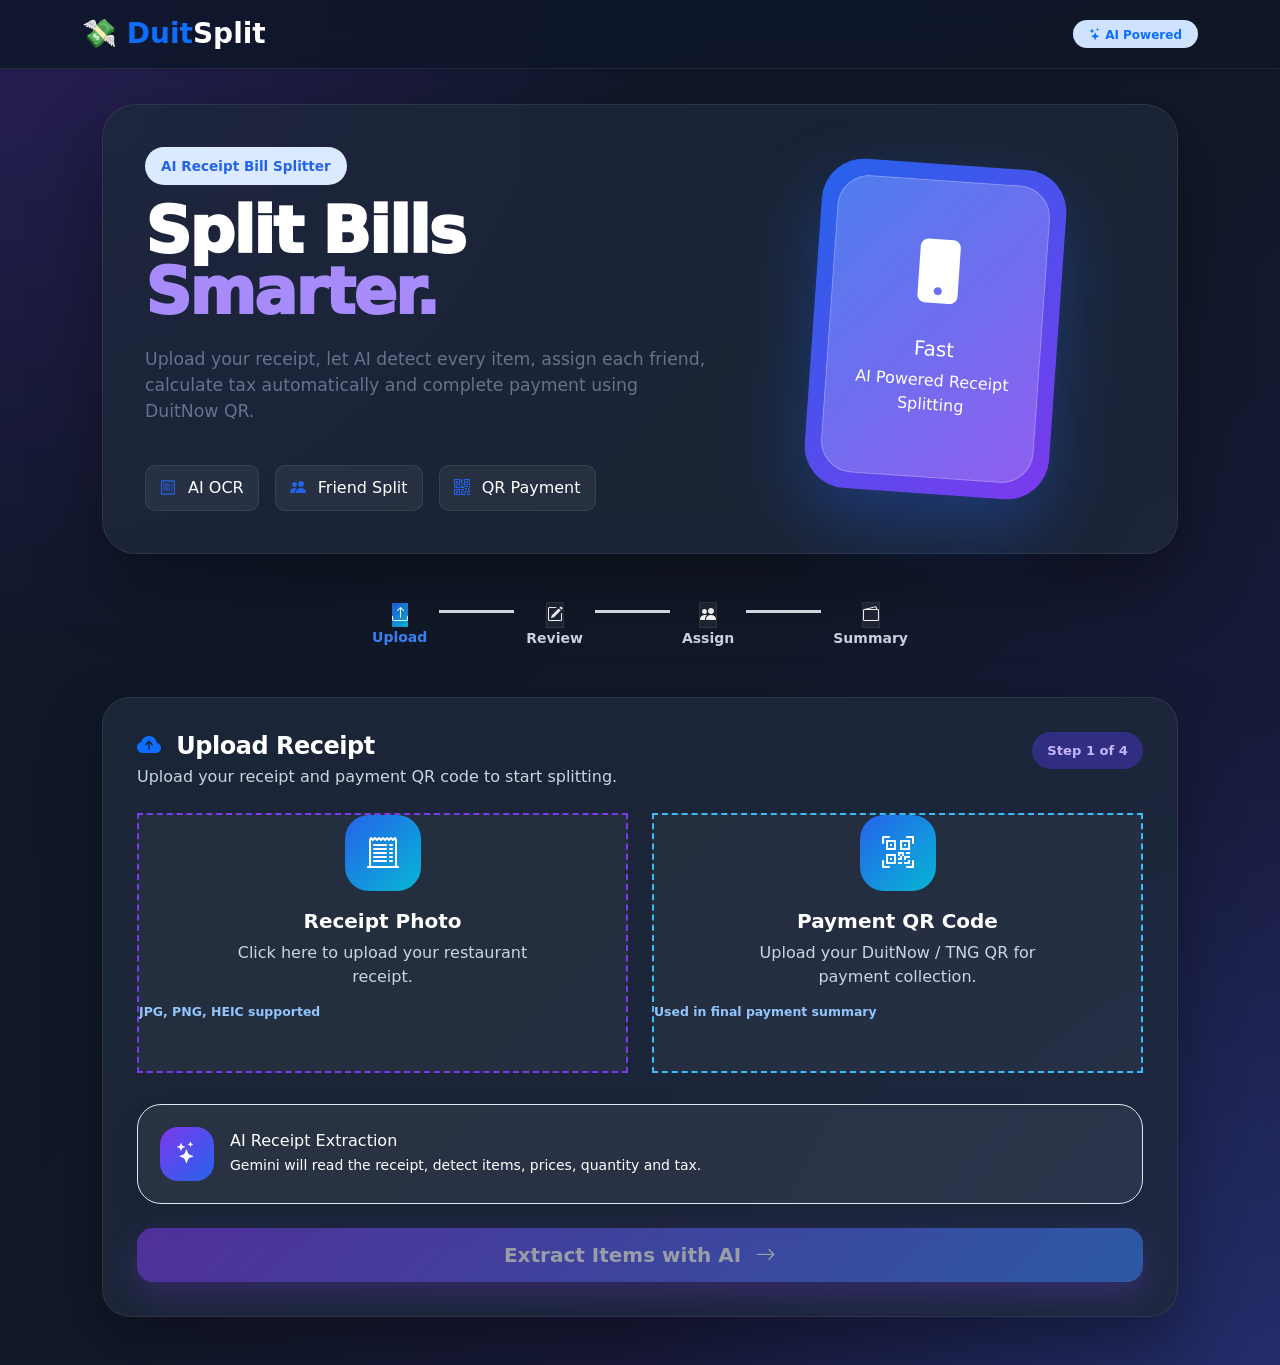
==== commit 33110bf7: "Improve frontend UI with modern fintech redesign" ====
--- a/frontend/src/templates/index.html
+++ b/frontend/src/templates/index.html
@@ -10,518 +10,1477 @@
     integrity="sha384-QWTKZyjpPEjISv5WaRU9OFeRpok6YctnYmDr5pNlyT2bRjXh0JMhjY6hW+ALEwIH"
     crossorigin="anonymous"
   />
+
+  <link
+    href="https://cdn.jsdelivr.net/npm/bootstrap-icons@1.11.3/font/bootstrap-icons.min.css"
+    rel="stylesheet">
+
   <style>
-    body { background: #f6f8fb; }
-    .step-card { display: none; }
-    .step-card.active { display: block; }
-    .confidence-badge { font-size: .72rem; }
-    .friend-chip { cursor: pointer; user-select: none; }
-    .item-row.assignable { cursor: pointer; }
-    .avatar {
-      width: 28px; height: 28px; border-radius: 50%;
-      display: inline-flex; align-items: center; justify-content: center;
-      color: #fff; font-size: .75rem; font-weight: 600;
+  :root {
+    --primary: #2563eb;
+    --cyan: #06b6d4;
+    --green: #16a34a;
+    --yellow: #f59e0b;
+    --red: #dc2626;
+    --dark: #0f172a;
+    --muted: #64748b;
+    --border: #e2e8f0;
+    --card: rgba(255, 255, 255, 0.92);
+  }
+
+  body {
+    min-height: 100vh;
+    background:
+        radial-gradient(circle at top left, rgba(124,58,237,.22), transparent 35%),
+        radial-gradient(circle at bottom right, rgba(59,130,246,.18), transparent 35%),
+        linear-gradient(135deg,#0f172a,#111827,#1e1b4b);
+    color:#f8fafc;
+    font-family:Inter,system-ui,sans-serif;
+  }
+
+  .navbar{
+      background:rgba(15,23,42,.75)!important;
+      backdrop-filter:blur(20px);
+      border-bottom:1px solid rgba(255,255,255,.08);
+  }
+
+  .hero{
+      margin-top:35px;
+      padding:42px;
+      border-radius:34px;
+      background:rgba(30,41,59,.75);
+      border:1px solid rgba(255,255,255,.08);
+      backdrop-filter:blur(22px);
+      box-shadow:0 30px 70px rgba(0,0,0,.35);
+  }
+
+  .hero-tag {
+    display: inline-block;
+    padding: 9px 16px;
+    border-radius: 999px;
+    background: #dbeafe;
+    color: var(--primary);
+    font-weight: 800;
+    font-size: .85rem;
+  }
+
+  .hero-title {
+    font-size: clamp(2.3rem, 5vw, 4.4rem);
+    font-weight: 950;
+    letter-spacing: -2px;
+    line-height: .95;
+  }
+
+  .hero-desc {
+    color: var(--muted);
+    font-size: 1.08rem;
+    max-width: 600px;
+  }
+
+  .feature-box{
+      background:rgba(255,255,255,.06);
+      border:1px solid rgba(255,255,255,.08);
+      color:white;
+  }
+
+  .feature-box i {
+    color: var(--primary);
+    margin-right: 7px;
+  }
+
+  .hero-phone {
+    width: 245px;
+    height: 330px;
+    margin: auto;
+    border-radius: 42px;
+    background: linear-gradient(135deg, #2563eb, #7c3aed);
+    padding: 16px;
+    box-shadow: 0 30px 70px rgba(37,99,235,.35);
+    transform: rotate(4deg);
+  }
+
+  .phone-card {
+    height: 100%;
+    border-radius: 32px;
+    background: rgba(255,255,255,.18);
+    border: 1px solid rgba(255,255,255,.25);
+    color: white;
+    display: flex;
+    flex-direction: column;
+    align-items: center;
+    justify-content: center;
+  }
+
+  .phone-card i {
+    font-size: 4rem;
+  }
+
+  .progress-container {
+    display: flex;
+    justify-content: center;
+    align-items: center;
+  }
+
+  .progress-item {
+    display: flex;
+    flex-direction: column;
+    align-items: center;
+    color: #94a3b8;
+    font-weight: 800;
+  }
+
+  .circle{
+      background:rgba(255,255,255,.06);
+      border:1px solid rgba(255,255,255,.08);
+      color:white;
+  }
+
+  .progress-item.active .circle {
+    background: linear-gradient(135deg, var(--primary), var(--cyan));
+    color: white;
+    border: none;
+  }
+
+  .progress-item.done .circle {
+    background: linear-gradient(135deg, var(--green), #22c55e);
+    color: white;
+    border: none;
+  }
+
+  .progress-item.active {
+    color: var(--primary);
+  }
+
+  .progress-item.done {
+    color: var(--green);
+  }
+
+  .line {
+    width: 75px;
+    height: 3px;
+    background: var(--border);
+    margin: 0 12px 28px;
+  }
+
+  .step-card {
+    display: none;
+  }
+
+  .step-card.active {
+    display: block;
+    animation: fadeUp .35s ease;
+  }
+
+  .app-card{
+      background:rgba(30,41,59,.82);
+      border:1px solid rgba(255,255,255,.08);
+      backdrop-filter:blur(20px);
+      border-radius:28px;
+      box-shadow:0 25px 60px rgba(0,0,0,.35);
+  }
+
+  .card-body {
+    padding: 34px;
+  }
+
+  .section-header {
+    display: flex;
+    justify-content: space-between;
+    gap: 18px;
+    align-items: flex-start;
+  }
+
+  .card-title {
+    font-weight: 900;
+    letter-spacing: -.5px;
+  }
+
+  .section-badge {
+    padding: 9px 15px;
+    border-radius: 999px;
+    background: #eff6ff;
+    color: var(--primary);
+    font-weight: 800;
+    white-space: nowrap;
+    font-size: .82rem;
+  }
+
+  .upload-box{
+      min-height:250px;
+      background:rgba(255,255,255,.04);
+      border:2px dashed #7c3aed;
+      color:white;
+  }
+
+  .upload-box:hover {
+    transform: translateY(-5px);
+    border-color: var(--primary);
+    box-shadow: 0 22px 45px rgba(37,99,235,.16);
+  }
+
+  .qr-upload {
+    background: linear-gradient(135deg, #ffffff, #ecfeff);
+    border-color: #a5f3fc;
+  }
+
+  .upload-icon {
+    width: 76px;
+    height: 76px;
+    border-radius: 24px;
+    margin: 0 auto 18px;
+    background: linear-gradient(135deg, var(--primary), var(--cyan));
+    color: white;
+    font-size: 2rem;
+    display: flex;
+    align-items: center;
+    justify-content: center;
+  }
+
+  .upload-box h5 {
+    font-weight: 900;
+  }
+
+  .upload-box p {
+    color: var(--muted);
+    margin-bottom: 10px;
+  }
+
+  .upload-mini {
+    font-size: .78rem;
+    font-weight: 800;
+    color: var(--primary);
+  }
+
+  .ai-status-card,
+  .friend-add-card,
+  .friend-section,
+  .assignment-card,
+  .summary-box,
+  .payment-card {
+    border-radius: 24px;
+    background: white;
+    border: 1px solid var(--border);
+    padding: 22px;
+    box-shadow: 0 14px 34px rgba(15,23,42,.07);
+  }
+
+  .ai-orb {
+    width: 54px;
+    height: 54px;
+    border-radius: 18px;
+    background: linear-gradient(135deg, #7c3aed, var(--primary));
+    color: white;
+    display: flex;
+    align-items: center;
+    justify-content: center;
+    font-size: 1.35rem;
+  }
+
+  .form-control {
+    border-radius: 16px;
+    border: 1px solid #dbe3ef;
+    padding: 13px 15px;
+  }
+
+  .form-control:focus {
+    border-color: var(--primary);
+    box-shadow: 0 0 0 4px rgba(37,99,235,.13);
+  }
+
+  .btn {
+    border-radius: 16px;
+    font-weight: 850;
+    padding: 12px 20px;
+  }
+
+  .btn-primary{
+      background:linear-gradient(135deg,#7c3aed,#3b82f6);
+      border:none;
+      box-shadow:0 12px 30px rgba(124,58,237,.45);
+  }
+
+  .btn-primary:hover,
+  .btn-success:hover {
+    transform: translateY(-2px);
+  }
+
+  .btn-success{
+      background:linear-gradient(135deg,#22c55e,#16a34a);
+      border:none;
+  }
+
+  .modern-table {
+    border-collapse: separate;
+    border-spacing: 0 12px;
+  }
+
+  .modern-table thead th {
+    border: none;
+    color: #475569;
+    text-transform: uppercase;
+    font-size: .76rem;
+    letter-spacing: .06em;
+  }
+
+  .modern-table tbody tr {
+    background: white;
+    border-radius: 18px;
+    box-shadow: 0 10px 28px rgba(15,23,42,.06);
+  }
+
+  .modern-table tbody td {
+    border: none;
+    padding: 16px;
+    vertical-align: middle;
+  }
+
+  .modern-table tbody tr td:first-child {
+    border-radius: 18px 0 0 18px;
+  }
+
+  .modern-table tbody tr td:last-child {
+    border-radius: 0 18px 18px 0;
+  }
+
+  .item-row.assignable {
+    cursor: pointer;
+    transition: .2s;
+  }
+
+  .item-row.assignable:hover {
+    transform: scale(1.01);
+  }
+
+  .bill-preview {
+    min-height: 100%;
+    border-radius: 20px;
+    background: linear-gradient(135deg, #eff6ff, #ecfeff);
+    padding: 20px;
+    display: flex;
+    justify-content: space-between;
+    align-items: center;
+  }
+
+  .bill-preview small,
+  .summary-stat small,
+  .summary-banner small {
+    color: var(--muted);
+    font-weight: 800;
+    text-transform: uppercase;
+    font-size: .72rem;
+    letter-spacing: .05em;
+  }
+
+  .friend-chip {
+    cursor: pointer;
+    user-select: none;
+    border-radius: 999px !important;
+    padding: 10px 16px !important;
+    font-weight: 800;
+    box-shadow: 0 10px 25px rgba(15,23,42,.08);
+  }
+
+  .avatar {
+    width: 34px;
+    height: 34px;
+    border-radius: 50%;
+    display: inline-flex;
+    align-items: center;
+    justify-content: center;
+    color: white;
+    font-size: .75rem;
+    font-weight: 900;
+    box-shadow: 0 8px 20px rgba(15,23,42,.18);
+  }
+
+  .confidence-badge {
+    font-size: .75rem;
+    border-radius: 999px;
+    padding: 8px 12px;
+  }
+
+  .low-conf input {
+    border-color: var(--yellow);
+    background: #fffbeb;
+  }
+
+  .summary-banner{
+      background:linear-gradient(135deg,#7c3aed,#2563eb);
+      color:white;
+  }
+
+  .friend-card {
+    border: 1px solid var(--border);
+    border-left: 8px solid #ccc;
+    border-radius: 24px;
+    overflow: hidden;
+    box-shadow: 0 16px 38px rgba(15,23,42,.08);
+  }
+
+  .friend-card .card-body {
+    padding: 24px;
+  }
+
+  .dot {
+    width: 14px;
+    height: 14px;
+    border-radius: 50%;
+    display: inline-block;
+  }
+
+  .qr-img {
+    width: 350px;
+    height: 350px;
+    max-width: 90vw;
+    object-fit: contain;
+    border-radius: 28px;
+    background: white;
+    padding: 14px;
+    border: 1px solid var(--border);
+    box-shadow: 0 24px 55px rgba(15,23,42,.14);
+  }
+
+  .overall-summary {
+    display: grid;
+    grid-template-columns: repeat(3, 1fr);
+    gap: 18px;
+  }
+
+  .summary-stat{
+      background:rgba(255,255,255,.05);
+      border:1px solid rgba(255,255,255,.08);
+      color:white;
+  }
+
+  .summary-stat h3 {
+    margin: 8px 0 0;
+    font-weight: 950;
+  }
+
+  .summary-stat.success h3 {
+    color: var(--green);
+  }
+
+  .summary-stat.danger h3 {
+    color: var(--red);
+  }
+
+  .alert {
+    border-radius: 20px;
+  }
+
+  @keyframes fadeUp {
+    from {
+      opacity: 0;
+      transform: translateY(18px);
     }
-    .dot { width: 14px; height: 14px; border-radius: 50%; display: inline-block; }
-    .navbar-brand b { color: #0d6efd; }
-    .qr-img { width: 500px; height: 500px; max-width: 90vw; object-fit: contain; border: 1px solid #eee; border-radius: 10px; background:#fff; padding: 6px; }
-    .edit-input { max-width: 120px; }
-    .low-conf input { border-color: #ffc107; background: #fff9e6; }
-    .friend-card { border-left: 5px solid #ccc; }
-  </style>
+    to {
+      opacity: 1;
+      transform: translateY(0);
+    }
+  }
+
+  @media (max-width: 768px) {
+    .hero {
+      padding: 28px;
+    }
+
+    .hero-phone {
+      margin-top: 30px;
+      width: 210px;
+      height: 280px;
+    }
+
+    .progress-container {
+      flex-wrap: wrap;
+      gap: 12px;
+    }
+
+    .line {
+      display: none;
+    }
+
+    .section-header {
+      flex-direction: column;
+    }
+
+    .overall-summary {
+      grid-template-columns: 1fr;
+    }
+
+    .card-body {
+      padding: 24px;
+    }
+  }
+
+.card-title,
+h1,
+h2,
+h3,
+h4,
+h5,
+h6{
+    color:white;
+}
+
+.text-muted{
+    color:#cbd5e1!important;
+}
+
+.form-control{
+    background:#1e293b;
+    color:white;
+    border:1px solid #334155;
+}
+
+.form-control::placeholder{
+    color:#94a3b8;
+}
+
+.form-control:focus{
+    background:#1e293b;
+    color:white;
+    border-color:#7c3aed;
+}
+
+.table{
+    color:white;
+}
+
+.table th{
+    color:#cbd5e1;
+}
+
+.table td{
+    background:rgba(255,255,255,.04);
+}
+
+.section-badge{
+    background:#312e81;
+    color:#c4b5fd;
+}
+
+.hero-title span{
+    color:#a78bfa!important;
+}
+
+/* DARK THEME FIXES */
+.navbar-brand {
+  color: white !important;
+}
+
+.bg-white {
+  background: rgba(15, 23, 42, 0.85) !important;
+}
+
+.upload-box {
+  width: 100%;
+  min-height: 260px;
+  align-items: center;
+  color: white !important;
+  overflow: hidden;
+}
+
+.upload-box h5,
+.upload-box p,
+.upload-mini {
+  position: relative;
+  z-index: 2;
+  color: white !important;
+  text-align: center;
+}
+
+.upload-box p {
+  color: #cbd5e1 !important;
+  max-width: 320px;
+  margin-left: auto;
+  margin-right: auto;
+}
+
+.upload-mini {
+  color: #93c5fd !important;
+}
+
+.qr-upload {
+  background: rgba(255,255,255,.04) !important;
+  border-color: #38bdf8 !important;
+}
+
+.ai-status-card {
+  background: rgba(255,255,255,.06) !important;
+  color: white !important;
+}
+
+.ai-status-card h6,
+.ai-status-card p {
+  color: white !important;
+}
+
+.modern-table tbody tr {
+  background: rgba(255,255,255,.04) !important;
+}
+
+.modern-table tbody td {
+  background: rgba(255,255,255,.04) !important;
+  color: white !important;
+}
+
+.modern-table thead th {
+  color: #cbd5e1 !important;
+}
+
+.friend-add-card,
+.friend-section,
+.assignment-card,
+.summary-box,
+.payment-card {
+  background: rgba(255,255,255,.06) !important;
+  color: white !important;
+}
+
+.bill-preview {
+  background: rgba(255,255,255,.06) !important;
+  color: white !important;
+}
+
+.alert-primary {
+  background: rgba(59,130,246,.15) !important;
+  color: white !important;
+}
+
+.alert-primary .text-muted {
+  color: #cbd5e1 !important;
+}
+
+.upload-box .upload-icon {
+  flex-shrink: 0;
+}
+
+#btnUpload:disabled {
+  opacity: 0.55;
+  cursor: not-allowed;
+}
+
+.progress-item small {
+  color: #cbd5e1;
+}
+
+.progress-item.active small {
+  color: #3b82f6;
+}
+
+.feature-box {
+  padding: 10px 14px;
+  border-radius: 10px;
+}
+</style>
 </head>
 <body>
-  <nav class="navbar navbar-light bg-white border-bottom mb-4">
+
+<nav class="navbar navbar-expand-lg navbar-light shadow-sm sticky-top bg-white">
     <div class="container">
-      <span class="navbar-brand mb-0 h1">💸 <b>Duit</b>Split</span>
-      <span class="text-muted small">Receipt Bill Splitter</span>
+
+        <a class="navbar-brand fw-bold fs-3" href="#">
+            💸 <span class="text-primary">Duit</span>Split
+        </a>
+
+        <div class="d-flex align-items-center gap-2">
+
+            <span class="badge rounded-pill bg-primary-subtle text-primary px-3 py-2">
+
+                <i class="bi bi-stars"></i>
+
+                AI Powered
+
+            </span>
+
+        </div>
+
     </div>
-  </nav>
-
-  <div class="container pb-5" style="max-width: 920px;">
+</nav>
+
+<div class="container pb-5" style="max-width:1100px;">
+
     <div id="alertBox"></div>
 
-    <!-- STEP 1: Upload receipt + QR -->
-    <div class="card step-card active shadow-sm" id="step-upload">
-      <div class="card-body">
-        <h5 class="card-title">1 · Upload</h5>
-        <p class="text-muted">Upload your receipt and your DuitNow / TNG QR code. Both are required.</p>
+    <!-- HERO -->
+
+    <section class="hero mb-5">
+
+        <div class="row align-items-center">
+
+            <div class="col-lg-7">
+
+                <span class="hero-tag">
+
+                    AI Receipt Bill Splitter
+
+                </span>
+
+                <h1 class="hero-title mt-3">
+
+                    Split Bills
+                    <span class="text-primary">
+
+                        Smarter.
+
+                    </span>
+
+                </h1>
+
+                <p class="hero-desc mt-4">
+
+                    Upload your receipt,
+                    let AI detect every item,
+                    assign each friend,
+                    calculate tax automatically
+                    and complete payment using
+                    DuitNow QR.
+
+                </p>
+
+                <div class="row mt-4 g-3">
+
+                    <div class="col-auto">
+
+                        <div class="feature-box">
+
+                            <i class="bi bi-receipt"></i>
+
+                            AI OCR
+
+                        </div>
+
+                    </div>
+
+                    <div class="col-auto">
+
+                        <div class="feature-box">
+
+                            <i class="bi bi-people-fill"></i>
+
+                            Friend Split
+
+                        </div>
+
+                    </div>
+
+                    <div class="col-auto">
+
+                        <div class="feature-box">
+
+                            <i class="bi bi-qr-code"></i>
+
+                            QR Payment
+
+                        </div>
+
+                    </div>
+
+                </div>
+
+            </div>
+
+            <div class="col-lg-5 text-center">
+
+                <div class="hero-phone">
+
+                    <div class="phone-card">
+
+                        <i class="bi bi-phone-fill"></i>
+
+                        <h5 class="mt-3">
+
+                            Fast
+
+                        </h5>
+
+                        <p>
+
+                            AI Powered
+                            Receipt Splitting
+
+                        </p>
+
+                    </div>
+
+                </div>
+
+            </div>
+
+        </div>
+
+    </section>
+
+    <!-- PROGRESS -->
+
+    <div class="progress-container mb-5">
+
+        <div class="progress-item active" id="pill-upload">
+
+            <div class="circle">
+
+                <i class="bi bi-upload"></i>
+
+            </div>
+
+            <small>
+
+                Upload
+
+            </small>
+
+        </div>
+
+        <div class="line"></div>
+
+        <div class="progress-item" id="pill-items">
+
+            <div class="circle">
+
+                <i class="bi bi-pencil-square"></i>
+
+            </div>
+
+            <small>
+
+                Review
+
+            </small>
+
+        </div>
+
+        <div class="line"></div>
+
+        <div class="progress-item" id="pill-assign">
+
+            <div class="circle">
+
+                <i class="bi bi-people-fill"></i>
+
+            </div>
+
+            <small>
+
+                Assign
+
+            </small>
+
+        </div>
+
+        <div class="line"></div>
+
+        <div class="progress-item" id="pill-summary">
+
+            <div class="circle">
+
+                <i class="bi bi-wallet2"></i>
+
+            </div>
+
+            <small>
+
+                Summary
+
+            </small>
+
+        </div>
+
+    </div>
+
+<!-- STEP 1: Upload receipt + QR -->
+<div class="card step-card active app-card" id="step-upload">
+    <div class="card-body">
+
+        <div class="section-header mb-4">
+            <div>
+                <h4 class="card-title mb-1">
+                    <i class="bi bi-cloud-arrow-up-fill text-primary me-2"></i>
+                    Upload Receipt
+                </h4>
+                <p class="text-muted mb-0">
+                    Upload your receipt and payment QR code to start splitting.
+                </p>
+            </div>
+
+            <span class="section-badge">
+                Step 1 of 4
+            </span>
+        </div>
+
+        <div class="row g-4">
+
+            <div class="col-12 col-md-6">
+                <label class="upload-box">
+                    <input type="file" class="form-control d-none" id="receiptFile" accept="image/*" />
+
+                    <div class="upload-icon">
+                        <i class="bi bi-receipt-cutoff"></i>
+                    </div>
+
+                    <h5>Receipt Photo</h5>
+
+                    <p>
+                        Click here to upload your restaurant receipt.
+                    </p>
+
+                    <span class="upload-mini">
+                        JPG, PNG, HEIC supported
+                    </span>
+                </label>
+            </div>
+
+            <div class="col-12 col-md-6">
+                <label class="upload-box qr-upload">
+                    <input type="file" class="form-control d-none" id="qrFile" accept="image/*" />
+
+                    <div class="upload-icon">
+                        <i class="bi bi-qr-code-scan"></i>
+                    </div>
+
+                    <h5>Payment QR Code</h5>
+
+                    <p>
+                        Upload your DuitNow / TNG QR for payment collection.
+                    </p>
+
+                    <span class="upload-mini">
+                        Used in final payment summary
+                    </span>
+                </label>
+            </div>
+
+        </div>
+
+        <div class="ai-status-card mt-4">
+
+            <div class="d-flex align-items-center gap-3">
+
+                <div class="ai-orb">
+                    <i class="bi bi-stars"></i>
+                </div>
+
+                <div>
+                    <h6 class="mb-1">
+                        AI Receipt Extraction
+                    </h6>
+
+                    <p class="mb-0 text-muted small">
+                        Gemini will read the receipt, detect items, prices, quantity and tax.
+                    </p>
+                </div>
+
+            </div>
+
+        </div>
+
+        <button class="btn btn-primary btn-lg mt-4 w-100" id="btnUpload" disabled>
+            <span class="spinner-border spinner-border-sm d-none me-2" id="upSpin"></span>
+            Extract Items with AI
+            <i class="bi bi-arrow-right ms-2"></i>
+        </button>
+
+    </div>
+</div>
+
+    <!-- STEP 2: Review + edit items -->
+<div class="card step-card app-card" id="step-items">
+
+    <div class="card-body">
+
+        <div class="section-header mb-4">
+
+            <div>
+
+                <h4 class="card-title mb-1">
+
+                    <i class="bi bi-pencil-square text-primary me-2"></i>
+
+                    Review Receipt
+
+                </h4>
+
+                <p class="text-muted mb-0">
+
+                    AI has extracted the receipt. Verify item names and prices before continuing.
+
+                </p>
+
+            </div>
+
+            <span class="section-badge">
+
+                Step 2 of 4
+
+            </span>
+
+        </div>
+
+        <div class="alert alert-primary border-0 shadow-sm">
+
+            <div class="d-flex align-items-center">
+
+                <i class="bi bi-stars fs-3 me-3"></i>
+
+                <div>
+
+                    <strong>AI Detection Complete</strong>
+
+                    <div class="small text-muted" id="timingBox"></div>
+
+                </div>
+
+            </div>
+
+        </div>
+
+        <div class="table-responsive">
+
+            <table class="table modern-table align-middle">
+
+                <thead>
+
+                    <tr>
+
+                        <th>Item</th>
+
+                        <th class="text-center">Qty</th>
+
+                        <th class="text-end">Price (RM)</th>
+
+                        <th class="text-center">AI Confidence</th>
+
+                    </tr>
+
+                </thead>
+
+                <tbody id="itemsBody"></tbody>
+
+            </table>
+
+        </div>
+
+        <div class="summary-box mt-4">
+
+            <div class="row">
+
+                <div class="col-md-3">
+
+                    <label class="fw-bold mb-2">
+
+                        Tax (%)
+
+                    </label>
+
+                    <input
+                        type="number"
+                        step="0.01"
+                        class="form-control"
+                        id="taxInput">
+
+                </div>
+
+                <div class="col-md-9">
+
+                    <div class="bill-preview">
+
+                        <div>
+
+                            <small>Subtotal</small>
+
+                            <h5 id="sumSubtotal">
+
+                                RM0.00
+
+                            </h5>
+
+                        </div>
+
+                        <div>
+
+                            <small>Total</small>
+
+                            <h3 class="text-primary fw-bold">
+
+                                RM<span id="sumTotal">0.00</span>
+
+                            </h3>
+
+                        </div>
+
+                    </div>
+
+                </div>
+
+            </div>
+
+        </div>
+
+        <hr class="my-4">
+
         <div class="row g-3">
-          <div class="col-12 col-md-6">
-            <label class="form-label">📄 Receipt photo</label>
-            <input type="file" class="form-control" id="receiptFile" accept="image/*" />
-          </div>
-          <div class="col-12 col-md-6">
-            <label class="form-label">💳 Your QR code</label>
-            <input type="file" class="form-control" id="qrFile" accept="image/*" />
-          </div>
-        </div>
-        <button class="btn btn-primary mt-3" id="btnUpload" disabled>
-          <span class="spinner-border spinner-border-sm d-none" id="upSpin"></span>
-          Extract items
+
+            <div class="col-md-6">
+
+                <label class="form-label">
+
+                    <i class="bi bi-tag me-2"></i>
+
+                    Session Name
+
+                </label>
+
+                <input
+                    type="text"
+                    class="form-control"
+                    id="sessionName"
+                    placeholder="Dinner at Mamak">
+
+            </div>
+
+            <div class="col-md-6">
+
+                <label class="form-label">
+
+                    <i class="bi bi-person-fill me-2"></i>
+
+                    Paid By
+
+                </label>
+
+                <input
+                    type="text"
+                    class="form-control"
+                    id="paidBy"
+                    placeholder="Your Name">
+
+            </div>
+
+        </div>
+
+        <button class="btn btn-primary btn-lg w-100 mt-4" id="btnConfirm">
+
+            Continue to Assign Friends
+
+            <i class="bi bi-arrow-right ms-2"></i>
+
         </button>
-      </div>
+
     </div>
 
-    <!-- STEP 2: Review + edit items -->
-    <div class="card step-card shadow-sm" id="step-items">
-      <div class="card-body">
-        <h5 class="card-title">2 · Review &amp; edit items</h5>
-        <div id="timingBox" class="small text-muted mb-2"></div>
-        <p class="text-muted">Fix any wrong names or prices. Low-confidence rows (yellow) are highlighted.</p>
-        <div class="table-responsive">
-          <table class="table align-middle">
-            <thead>
-              <tr><th>Item</th><th class="text-end" style="width:90px">Qty</th><th class="text-end" style="width:140px">Price</th><th class="text-center" style="width:110px">Confidence</th></tr>
-            </thead>
-            <tbody id="itemsBody"></tbody>
-          </table>
-        </div>
-        <div class="row g-2 align-items-center border-top pt-3">
-          <div class="col-auto"><label class="form-label mb-0">Tax rate (%)</label></div>
-          <div class="col-auto">
-            <input type="number" step="0.01" class="form-control edit-input" id="taxInput" />
-          </div>
-          <div class="col-auto"><span id="taxBadge"></span></div>
-          <div class="col text-end text-muted">
-            Subtotal: <b id="sumSubtotal">0.00</b> · Total: <b id="sumTotal">0.00</b>
-          </div>
-        </div>
-        <hr />
-        <div class="row g-3">
-          <div class="col-12 col-md-6">
-            <label class="form-label">Session name</label>
-            <input type="text" class="form-control" id="sessionName" placeholder="Dinner at Mamak" />
-          </div>
-          <div class="col-12 col-md-6">
-            <label class="form-label">Your name (paid the bill)</label>
-            <input type="text" class="form-control" id="paidBy" placeholder="Brandon" />
-          </div>
-        </div>
-        <button class="btn btn-primary mt-3" id="btnConfirm">Confirm and continue →</button>
-      </div>
+</div>
+
+<!-- STEP 3: Friends + assignment -->
+<div class="card step-card app-card" id="step-assign">
+
+    <div class="card-body">
+
+        <div class="section-header mb-4">
+
+            <div>
+
+                <h4 class="card-title">
+
+                    <i class="bi bi-people-fill text-success me-2"></i>
+
+                    Assign Friends
+
+                </h4>
+
+                <p class="text-muted">
+
+                    Add everyone involved and assign each food item to the correct person.
+
+                </p>
+
+            </div>
+
+            <span class="section-badge">
+
+                Step 3 of 4
+
+            </span>
+
+        </div>
+
+        <div class="friend-add-card mb-4">
+
+            <div class="row g-3">
+
+                <div class="col">
+
+                    <input
+                        type="text"
+                        class="form-control form-control-lg"
+                        id="friendName"
+                        placeholder="Enter friend's name">
+
+                </div>
+
+                <div class="col-auto">
+
+                    <button
+                        class="btn btn-success btn-lg"
+                        id="btnAddFriend">
+
+                        <i class="bi bi-person-plus-fill me-2"></i>
+
+                        Add Friend
+
+                    </button>
+
+                </div>
+
+            </div>
+
+        </div>
+
+        <div class="friend-section mb-4">
+
+            <div class="d-flex justify-content-between align-items-center mb-3">
+
+                <h6 class="fw-bold">
+
+                    Select Active Friend
+
+                </h6>
+
+                <small class="text-muted">
+
+                    Click a friend before assigning items.
+
+                </small>
+
+            </div>
+
+            <div
+                id="friendChips"
+                class="d-flex flex-wrap gap-3">
+
+            </div>
+
+        </div>
+
+        <div class="assignment-card">
+
+            <div class="d-flex justify-content-between align-items-center mb-3">
+
+                <h6 class="fw-bold">
+
+                    Receipt Items
+
+                </h6>
+
+                <span class="badge bg-primary">
+
+                    Tap to Assign
+
+                </span>
+
+            </div>
+
+            <div class="table-responsive">
+
+                <table class="table modern-table align-middle">
+
+                    <thead>
+
+                        <tr>
+
+                            <th>Food Item</th>
+
+                            <th class="text-end">
+
+                                Price
+
+                            </th>
+
+                            <th>
+
+                                Assigned To
+
+                            </th>
+
+                        </tr>
+
+                    </thead>
+
+                    <tbody id="assignBody">
+
+                    </tbody>
+
+                </table>
+
+            </div>
+
+        </div>
+
+        <button
+            class="btn btn-primary btn-lg w-100 mt-4"
+            id="btnSummary">
+
+            Continue to Bill Summary
+
+            <i class="bi bi-arrow-right ms-2"></i>
+
+        </button>
+
     </div>
 
-    <!-- STEP 3: Friends + assignment -->
-    <div class="card step-card shadow-sm" id="step-assign">
-      <div class="card-body">
-        <h5 class="card-title">3 · Add friends &amp; assign items</h5>
-        <div class="row g-2 mb-3">
-          <div class="col"><input type="text" class="form-control" id="friendName" placeholder="Add a friend's name" /></div>
-          <div class="col-auto"><button class="btn btn-outline-primary" id="btnAddFriend">+ Add</button></div>
-        </div>
-        <div class="mb-3">
-          <div class="text-muted small mb-1">Pick the active friend, then tap items to assign (tap again to unassign):</div>
-          <div id="friendChips" class="d-flex flex-wrap gap-2"></div>
-        </div>
-        <div class="table-responsive">
-          <table class="table align-middle">
-            <thead><tr><th>Item</th><th class="text-end">Price</th><th>Shared by</th></tr></thead>
-            <tbody id="assignBody"></tbody>
-          </table>
-        </div>
-        <button class="btn btn-primary" id="btnSummary">View bill summary →</button>
-      </div>
+</div>
+
+<!-- STEP 4 -->
+<div class="card step-card app-card" id="step-summary">
+
+    <div class="card-body">
+
+        <div class="section-header mb-4">
+
+            <div>
+
+                <h4 class="card-title">
+
+                    <i class="bi bi-wallet2 text-warning me-2"></i>
+
+                    Payment Summary
+
+                </h4>
+
+                <p class="text-muted">
+
+                    Everyone's payment is calculated automatically.
+
+                </p>
+
+            </div>
+
+            <span class="section-badge">
+
+                Final Step
+
+            </span>
+
+        </div>
+
+        <div class="summary-banner mb-4">
+
+            <div>
+
+                <small>
+
+                    Bill Paid By
+
+                </small>
+
+                <h4 id="summaryPaidBy">
+
+                    -
+
+                </h4>
+
+            </div>
+
+            <div>
+
+                <i class="bi bi-credit-card-2-front-fill display-5 text-primary"></i>
+
+            </div>
+
+        </div>
+
+        <div id="summaryFriends"></div>
+
+        <div
+            id="qrSection"
+            class="payment-card text-center my-5 d-none">
+
+            <h4 class="fw-bold">
+
+                Scan to Pay
+
+            </h4>
+
+            <p class="text-muted">
+
+                Scan this QR using DuitNow or TNG eWallet.
+
+            </p>
+
+            <img
+                class="qr-img"
+                id="summaryQr"
+                src=""
+                alt="QR">
+
+        </div>
+
+        <div class="overall-summary mt-4">
+
+            <div class="summary-stat">
+
+                <small>
+
+                    Total Bill
+
+                </small>
+
+                <h3>
+
+                    RM<span id="totTotal">0.00</span>
+
+                </h3>
+
+            </div>
+
+            <div class="summary-stat success">
+
+                <small>
+
+                    Paid
+
+                </small>
+
+                <h3>
+
+                    RM<span id="totPaid">0.00</span>
+
+                </h3>
+
+            </div>
+
+            <div class="summary-stat danger">
+
+                <small>
+
+                    Remaining
+
+                </small>
+
+                <h3>
+
+                    RM<span id="totRemaining">0.00</span>
+
+                </h3>
+
+            </div>
+
+        </div>
+
+        <button
+            class="btn btn-success btn-lg w-100 mt-4 d-none"
+            id="btnComplete">
+
+            🎉 Complete Session
+
+        </button>
+
+        <div
+            id="completeMsg"
+            class="alert alert-success mt-3 d-none">
+
+        </div>
+
     </div>
 
-    <!-- STEP 4: Summary + paid tracking -->
-    <div class="card step-card shadow-sm" id="step-summary">
-      <div class="card-body">
-        <h5 class="card-title">4 · Bill summary</h5>
-        <p class="text-muted">Paid by <b id="summaryPaidBy"></b>. Here's what everyone owes:</p>
-        <div id="summaryFriends"></div>
-        <div id="qrSection" class="text-center my-4 d-none">
-          <img class="qr-img" id="summaryQr" src="" alt="Payment QR code" />
-          <div class="small mt-2">Open TNG → Scan this QR → pay your amount above</div>
-        </div>
-        <div class="d-flex justify-content-between border-top pt-3 mt-3 fw-bold">
-          <span>Total: RM<span id="totTotal">0.00</span></span>
-          <span class="text-success">Paid: RM<span id="totPaid">0.00</span></span>
-          <span class="text-danger">Remaining: RM<span id="totRemaining">0.00</span></span>
-        </div>
-        <button class="btn btn-success mt-3 d-none" id="btnComplete">🎉 Complete Session</button>
-        <div id="completeMsg" class="alert alert-success mt-3 d-none"></div>
-      </div>
-    </div>
-  </div>
-
-  <script>window.INITIAL_SESSION_ID = "{{ session_id }}";</script>
-  <script
-    src="https://cdn.jsdelivr.net/npm/bootstrap@5.3.3/dist/js/bootstrap.bundle.min.js"
-    integrity="sha384-YvpcrYf0tY3lHB60NNkmXc5s9fDVZLESaAA55NDzOxhy9GkcIdslK1eN7N6jIeHz"
-    crossorigin="anonymous"></script>
-  <script>
-    const state = {
-      sessionId: null, receipt: null,
-      qrImagePath: "", silverPath: "",
-      friends: [], activeFriend: null, assignments: {}, summary: null,
-    };
-    const $ = (id) => document.getElementById(id);
-    const money = (n) => Number(n || 0).toFixed(2);
-
-    function showStep(id) {
-      document.querySelectorAll(".step-card").forEach((c) => c.classList.remove("active"));
-      $(id).classList.add("active");
-      window.scrollTo({ top: 0, behavior: "smooth" });
-    }
-    function alertMsg(msg, kind = "danger") {
-      $("alertBox").innerHTML =
-        `<div class="alert alert-${kind} alert-dismissible fade show" role="alert">` +
-        `${msg}<button type="button" class="btn-close" data-bs-dismiss="alert"></button></div>`;
-    }
-    function escapeHtml(s) {
-      return String(s).replace(/[&<>"']/g, (c) =>
-        ({ "&": "&amp;", "<": "&lt;", ">": "&gt;", '"': "&quot;", "'": "&#39;" }[c]));
-    }
-    const initials = (n) => (n || "?").trim().slice(0, 2).toUpperCase() || "?";
-    function confBadge(c) {
-      const pct = Math.round((c || 0) * 100);
-      return c >= 0.7
-        ? `<span class="badge bg-success confidence-badge">🟢 ${pct}%</span>`
-        : `<span class="badge bg-warning text-dark confidence-badge">🟡 ${pct}%</span>`;
-    }
-
-    async function api(path, options = {}) {
-      const res = await fetch(`/api/${path}`, options);
-      const text = await res.text();
-      let data = null;
-      try { data = text ? JSON.parse(text) : null; } catch { data = text; }
-      if (!res.ok) {
-        const detail = (data && data.detail) || (data && data.error) || `Request failed (${res.status})`;
-        throw new Error(detail);
-      }
-      return data;
-    }
-
-    // ---- STEP 1: upload receipt + QR ----
-    function checkUploadReady() {
-      $("btnUpload").disabled = !($("receiptFile").files[0] && $("qrFile").files[0]);
-    }
-    $("receiptFile").addEventListener("change", checkUploadReady);
-    $("qrFile").addEventListener("change", checkUploadReady);
-
-    $("btnUpload").addEventListener("click", async () => {
-      const receiptF = $("receiptFile").files[0];
-      const qrF = $("qrFile").files[0];
-      if (!receiptF || !qrF) { alertMsg("Please choose both a receipt and a QR image."); return; }
-      const spin = $("upSpin");
-      spin.classList.remove("d-none");
-      $("btnUpload").disabled = true;
-      try {
-        const form = new FormData();
-        form.append("receipt", receiptF);
-        form.append("qr", qrF);
-        const res = await api("upload", { method: "POST", body: form });
-        if (!res.receipt.is_valid_receipt) {
-          alertMsg(`That doesn't look like a receipt: ${escapeHtml(res.receipt.validation_reason || "please try another photo.")}`, "warning");
-          return;
-        }
-        if (!res.receipt.items || res.receipt.items.length === 0) {
-          alertMsg("No items were extracted. The AI parse likely failed — check your Gemini API key/quota in the backend logs, then re-upload.", "warning");
-          return;
-        }
-        state.sessionId = res.session_id;
-        state.receipt = res.receipt;
-        state.qrImagePath = res.qr_image_path;
-        state.silverPath = res.silver_path;
-        const secs = (res.processing_ms / 1000).toFixed(1);
-        $("timingBox").innerHTML = `⚡ Extracted in ${secs}s` +
-          (res.receipt.cached ? " (from cache)" : "") +
-          (res.timeout_warning ? ` — <span class="text-danger">slow extraction, Gemini took over 15s</span>` : "");
-        renderEditableItems(res.receipt);
-        showStep("step-items");
-      } catch (e) {
-        alertMsg(`Upload failed: ${e.message}`);
-      } finally {
-        spin.classList.add("d-none");
-        $("btnUpload").disabled = false;
-      }
-    });
-
-    // ---- STEP 2: editable items ----
-    function renderEditableItems(receipt) {
-      const body = $("itemsBody");
-      body.innerHTML = "";
-      (receipt.items || []).forEach((it) => {
-        const low = it.confidence < 0.7;
-        const tr = document.createElement("tr");
-        if (low) tr.className = "low-conf";
-        tr.dataset.conf = it.confidence;
-        tr.dataset.id = it.id;
-        tr.innerHTML =
-          `<td><input class="form-control i-name" value="${escapeHtml(it.name)}" /></td>` +
-          `<td><input type="number" min="1" class="form-control i-qty text-end" value="${it.quantity}" /></td>` +
-          `<td><input type="number" step="0.01" class="form-control i-price text-end" value="${Number(it.price).toFixed(2)}" /></td>` +
-          `<td class="text-center">${confBadge(it.confidence)}</td>`;
-        body.appendChild(tr);
-      });
-      // Show the tax rate without trailing ".00" (keeps real decimals if any).
-      $("taxInput").value = String(Number(receipt.tax_percent || 0));
-      $("taxBadge").innerHTML = confBadge(receipt.tax_confidence);
-      body.querySelectorAll("input").forEach((i) => i.addEventListener("input", recalcTotals));
-      $("taxInput").addEventListener("input", recalcTotals);
-      recalcTotals();
-      // Auto-focus the first low-confidence item so Brandon notices it.
-      const firstLow = body.querySelector(".low-conf .i-price");
-      if (firstLow) { firstLow.focus(); firstLow.select(); }
-    }
-
-    function recalcTotals() {
-      let subtotal = 0;
-      document.querySelectorAll("#itemsBody tr").forEach((r) => {
-        subtotal += parseFloat(r.querySelector(".i-price").value) || 0;
-      });
-      const pct = parseFloat($("taxInput").value) || 0;
-      const tax = subtotal * pct / 100;
-      $("sumSubtotal").textContent = money(subtotal);
-      $("sumTotal").textContent = money(subtotal + tax);
-    }
-
-    function collectReceipt() {
-      const items = [...document.querySelectorAll("#itemsBody tr")].map((r) => ({
-        id: r.dataset.id,
-        name: r.querySelector(".i-name").value.trim() || "Item",
-        quantity: parseInt(r.querySelector(".i-qty").value) || 1,
-        price: parseFloat(r.querySelector(".i-price").value) || 0,
-        confidence: parseFloat(r.dataset.conf) || 0,
-      }));
-      const pct = parseFloat($("taxInput").value) || 0;
-      const subtotal = items.reduce((s, i) => s + i.price, 0);
-      const tax = subtotal * pct / 100;
-      return {
-        ...state.receipt,
-        items,
-        tax_percent: pct,
-        tax_amount: Number(tax.toFixed(2)),
-        subtotal,
-        total: subtotal + tax,
-      };
-    }
-
-    $("btnConfirm").addEventListener("click", async () => {
-      try {
-        state.receipt = collectReceipt();
-        await api("sessions", {
-          method: "POST",
-          headers: { "Content-Type": "application/json" },
-          body: JSON.stringify({
-            id: state.sessionId,
-            name: $("sessionName").value || "Untitled",
-            created_by: $("paidBy").value || "Me",
-            receipt: state.receipt,
-            qr_image_path: state.qrImagePath,
-            silver_path: state.silverPath,
-          }),
-        });
-        renderFriendChips();
-        renderAssignTable();
-        showStep("step-assign");
-      } catch (e) {
-        alertMsg(`Could not save session: ${e.message}`);
-      }
-    });
-
-    // ---- STEP 3: friends + assignment ----
-    $("btnAddFriend").addEventListener("click", async () => {
-      const name = $("friendName").value.trim();
-      if (!name) { alertMsg("Enter a friend's name."); return; }
-      try {
-        const friend = await api(`sessions/${state.sessionId}/friends`, {
-          method: "POST",
-          headers: { "Content-Type": "application/json" },
-          body: JSON.stringify({ name }),
-        });
-        state.friends.push(friend);
-        state.activeFriend = friend.id;
-        $("friendName").value = "";
-        renderFriendChips();
-        renderAssignTable();
-      } catch (e) {
-        alertMsg(`Could not add friend: ${e.message}`);
-      }
-    });
-    $("friendName").addEventListener("keydown", (e) => {
-      if (e.key === "Enter") { e.preventDefault(); $("btnAddFriend").click(); }
-    });
-
-    const friendById = (id) => state.friends.find((f) => f.id === id);
-
-    function clientShares() {
-      const priceOf = {}; assignableUnits().forEach((u) => (priceOf[u.unitId] = u.price));
-      const acc = {}; state.friends.forEach((f) => (acc[f.id] = { subtotal: 0 }));
-      for (const [unitId, set] of Object.entries(state.assignments)) {
-        const ids = [...set].filter((id) => acc[id]);
-        if (!ids.length || priceOf[unitId] == null) continue;
-        const share = priceOf[unitId] / ids.length;
-        ids.forEach((id) => (acc[id].subtotal += share));
-      }
-      const pct = Number(state.receipt.tax_percent) || 0;
-      const out = {};
-      state.friends.forEach((f) => {
-        const sub = acc[f.id].subtotal;
-        out[f.id] = sub + sub * pct / 100;
-      });
-      return out;
-    }
-
-    function renderFriendChips() {
-      const box = $("friendChips");
-      const totals = clientShares();
-      box.innerHTML = "";
-      if (!state.friends.length) {
-        box.innerHTML = `<span class="text-muted small">No friends yet — add some above.</span>`;
-        return;
-      }
-      state.friends.forEach((f) => {
-        const active = f.id === state.activeFriend;
-        box.insertAdjacentHTML("beforeend",
-          `<button class="btn btn-sm friend-chip ${active ? "btn-primary" : "btn-outline-secondary"}" data-fid="${f.id}">` +
-          `<span class="avatar me-1" style="background:${f.avatar_color}">${initials(f.name)}</span>` +
-          `${escapeHtml(f.name)} · RM${money(totals[f.id])}</button>`);
-      });
-      box.querySelectorAll("[data-fid]").forEach((btn) =>
-        btn.addEventListener("click", () => { state.activeFriend = btn.dataset.fid; renderFriendChips(); }));
-    }
-
-    // Expand each line item into individual units (qty 2 -> two units).
-    function assignableUnits() {
-      const units = [];
-      (state.receipt.items || []).forEach((it) => {
-        const q = it.quantity && it.quantity > 0 ? it.quantity : 1;
-        const unitPrice = it.price / q;
-        for (let n = 0; n < q; n++) {
-          const label = q > 1 ? `${it.name} (${n + 1} of ${q})` : it.name;
-          units.push({ unitId: `${it.id}#${n}`, label, price: unitPrice });
-        }
-      });
-      return units;
-    }
-
-    function renderAssignTable() {
-      const body = $("assignBody");
-      body.innerHTML = "";
-      assignableUnits().forEach((u) => {
-        const sharers = state.assignments[u.unitId] || new Set();
-        const chips = [...sharers].map((fid) => {
-          const f = friendById(fid);
-          return f ? `<span class="avatar me-1" title="${escapeHtml(f.name)}" style="background:${f.avatar_color}">${initials(f.name)}</span>` : "";
-        }).join("");
-        const row = document.createElement("tr");
-        row.className = "item-row assignable";
-        row.innerHTML = `<td>${escapeHtml(u.label)}</td><td class="text-end">${money(u.price)}</td>` +
-          `<td>${chips || '<span class="text-muted small">— tap to assign active friend —</span>'}</td>`;
-        row.addEventListener("click", () => toggleAssign(u.unitId));
-        body.appendChild(row);
-      });
-    }
-
-    function toggleAssign(itemId) {
-      if (!state.activeFriend) { alertMsg("Add and select a friend first.", "warning"); return; }
-      const set = state.assignments[itemId] || new Set();
-      set.has(state.activeFriend) ? set.delete(state.activeFriend) : set.add(state.activeFriend);
-      state.assignments[itemId] = set;
-      renderAssignTable();
-      renderFriendChips();
-    }
-
-    $("btnSummary").addEventListener("click", async () => {
-      try {
-        const payload = {};
-        for (const [item, set] of Object.entries(state.assignments)) if (set.size) payload[item] = [...set];
-        await api(`sessions/${state.sessionId}/assign`, {
-          method: "POST",
-          headers: { "Content-Type": "application/json" },
-          body: JSON.stringify({ assignments: payload }),
-        });
-        const summary = await api(`sessions/${state.sessionId}/summary`);
-        state.summary = summary;
-        renderSummary(summary);
-        showStep("step-summary");
-      } catch (e) {
-        alertMsg(`Could not compute summary: ${e.message}`);
-      }
-    });
-
-    // ---- STEP 4: summary + paid tracking ----
-    function renderSummary(summary) {
-      $("summaryPaidBy").textContent = summary.paid_by || "—";
-      const box = $("summaryFriends");
-      box.innerHTML = "";
-      (summary.friends || []).forEach((f) => {
-        const itemsHtml = f.items.map((i) => `<div>${escapeHtml(i.name)}: RM${money(i.price)}</div>`).join("");
-        box.insertAdjacentHTML("beforeend",
-          `<div class="card friend-card mb-3" style="border-left-color:${f.avatar_color}">
-             <div class="card-body">
-               <div class="d-flex justify-content-between align-items-center mb-2">
-                 <span class="fw-bold"><span class="dot me-2" style="background:${f.avatar_color}"></span>${escapeHtml(f.name)}</span>
-                 <div class="form-check">
-                   <input class="form-check-input paid-check" type="checkbox" data-fid="${f.friend_id}" id="paid_${f.friend_id}" ${f.is_paid ? "checked disabled" : ""}>
-                   <label class="form-check-label" for="paid_${f.friend_id}">Mark as Paid</label>
-                 </div>
-               </div>
-               <div class="text-muted small mb-1">${itemsHtml}</div>
-               <div>Tax share: RM${money(f.tax_share)}</div>
-               <div class="fw-bold">Total: RM${money(f.total_owed)}</div>
-             </div>
-           </div>`);
-      });
-      // One shared QR at the bottom (it's the payer's single QR for everyone).
-      $("summaryQr").src = `/api/sessions/${summary.session_id}/qr`;
-      $("qrSection").classList.remove("d-none");
-      box.querySelectorAll(".paid-check").forEach((c) =>
-        c.addEventListener("change", () => markPaid(c.dataset.fid)));
-      updateTotals();
-    }
-
-    function updateTotals() {
-      const s = state.summary;
-      const paid = s.friends.filter((f) => f.is_paid).reduce((a, f) => a + f.total_owed, 0);
-      const total = s.total;
-      $("totTotal").textContent = money(total);
-      $("totPaid").textContent = money(paid);
-      $("totRemaining").textContent = money(total - paid);
-      const allPaid = s.friends.length > 0 && s.friends.every((f) => f.is_paid);
-      $("btnComplete").classList.toggle("d-none", !allPaid);
-    }
-
-    async function markPaid(fid) {
-      try {
-        await api(`sessions/${state.sessionId}/friends/${fid}/paid`, { method: "PATCH" });
-        const f = state.summary.friends.find((x) => x.friend_id === fid);
-        if (f) f.is_paid = true;
-        const cb = $(`paid_${fid}`);
-        if (cb) cb.disabled = true;
-        updateTotals();
-      } catch (e) {
-        alertMsg(`Could not mark paid: ${e.message}`);
-      }
-    }
-
-    $("btnComplete").addEventListener("click", () => {
-      $("btnComplete").classList.add("d-none");
-      const msg = $("completeMsg");
-      msg.textContent = "All paid! Session complete 🎉  Redirecting home…";
-      msg.classList.remove("d-none");
-      setTimeout(() => { window.location.href = "/"; }, 3000);
-    });
-
-    // ---- Multi-user: open a shared session and jump to summary ----
-    async function loadExistingSession(id) {
-      try {
-        const session = await api(`sessions/${id}`);
-        state.sessionId = id;
-        state.receipt = session.receipt;
-        state.friends = session.friends || [];
-        const summary = await api(`sessions/${id}/summary`);
-        state.summary = summary;
-        renderSummary(summary);
-        showStep("step-summary");
-      } catch (e) {
-        alertMsg(`Could not open that session: ${e.message}`);
-        showStep("step-upload");
-      }
-    }
-    if (window.INITIAL_SESSION_ID) loadExistingSession(window.INITIAL_SESSION_ID);
-  </script>
-</body>
-</html>
+</div>
+
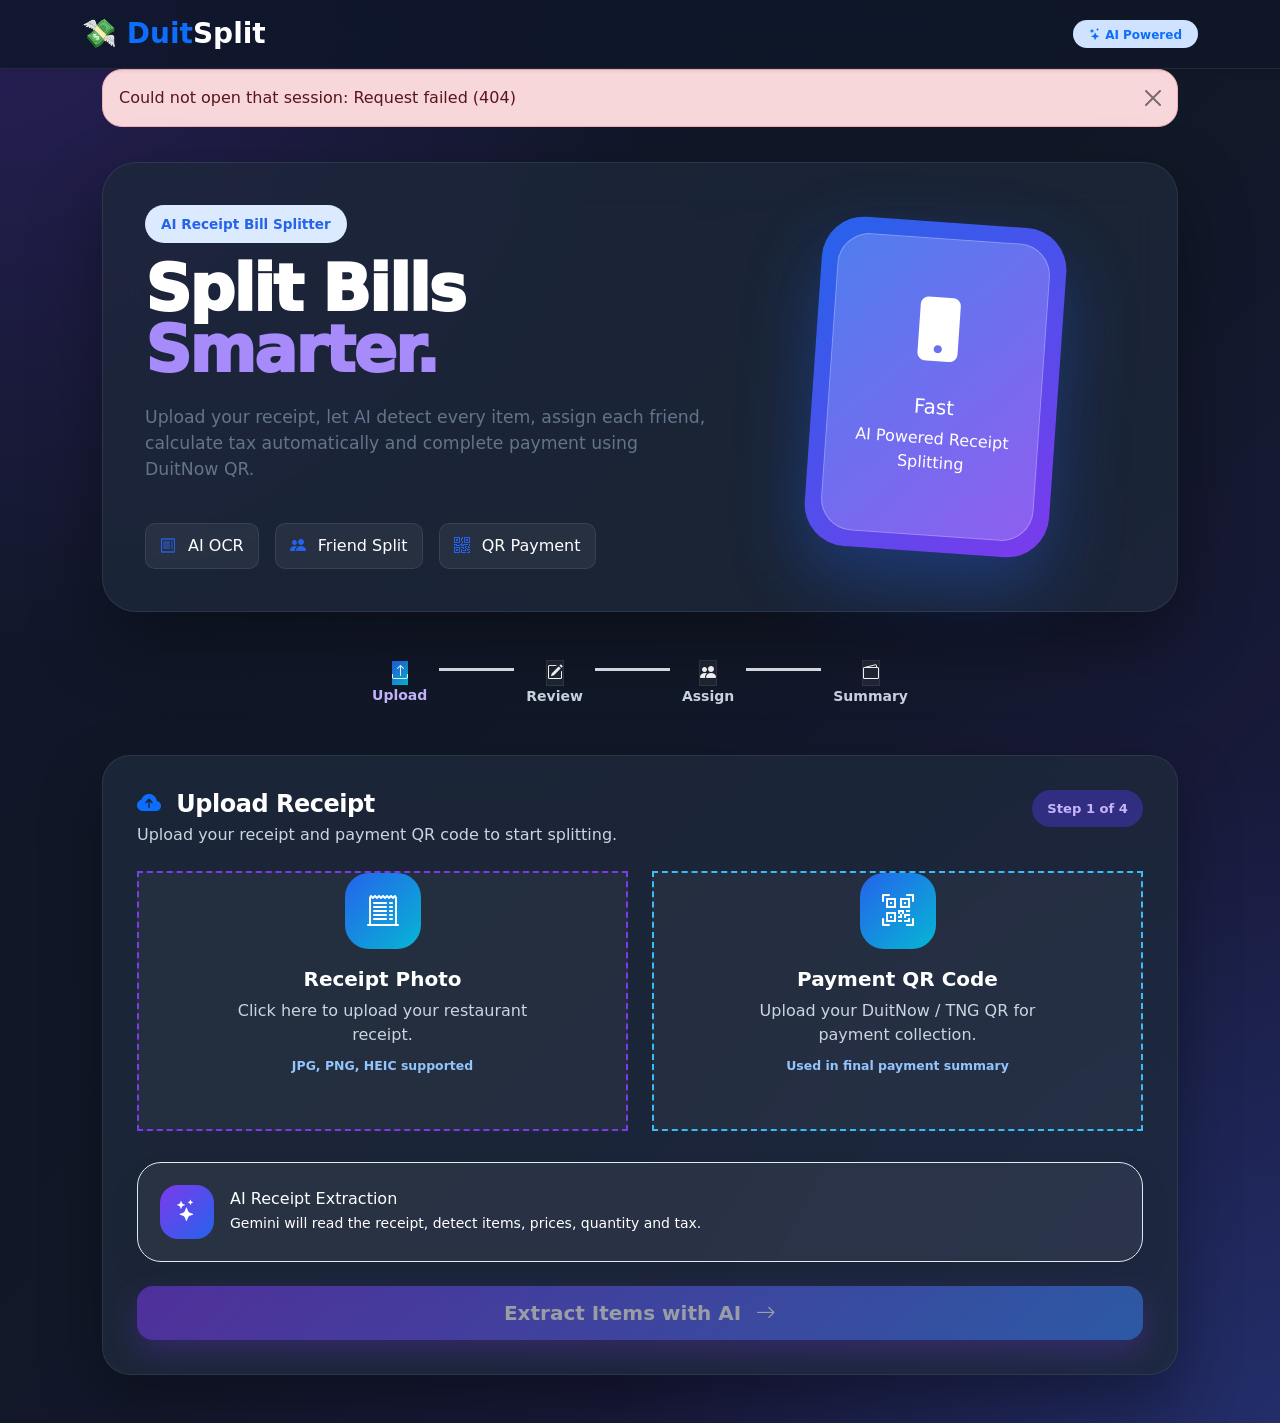
==== commit 166defea: "Save my work" ====
--- a/frontend/src/templates/index.html
+++ b/frontend/src/templates/index.html
@@ -673,6 +673,70 @@
   padding: 10px 14px;
   border-radius: 10px;
 }
+
+/* Mobile touch targets */
+.btn { min-height: 44px; }
+.form-check-input { width: 1.4em; height: 1.4em; margin-top: .15em; }
+.form-check-label { padding-left: .25rem; }
+.item-row.assignable td { padding-top: 18px; padding-bottom: 18px; }
+@media (max-width: 576px) {
+  .card-body { padding: 20px; }
+  .friend-chip { font-size: .95rem; }
+  .hero { padding: 22px; }
+}
+
+/* ---------- UI/UX fixes ---------- */
+/* Fix 1: centre the helper text (span is inline by default) */
+.upload-mini { display: block; width: 100%; text-align: center; }
+.upload-box p { text-align: center; }
+
+/* Fix 2: clear "uploaded" state */
+.upload-box { transition: all .2s ease; }
+.upload-box.uploaded {
+  border: 2px solid #22c55e !important;
+  background: rgba(34,197,94,.12) !important;
+}
+.upload-box.uploaded .upload-icon {
+  background: linear-gradient(135deg,#22c55e,#16a34a) !important;
+}
+
+/* Fix 3: progress steps + connecting lines */
+.line { transition: all .3s ease; }
+.line.done { background: #22c55e; }
+.progress-item small { font-weight: 800; }
+.progress-item.active small { color: #c4b5fd; }
+.progress-item.done small { color: #22c55e; }
+.progress-item.done .circle { background: linear-gradient(135deg,#22c55e,#16a34a); }
+
+/* Fix 4: "Bill Paid By" banner */
+.summary-banner {
+  display: flex; justify-content: space-between; align-items: center;
+  padding: 22px 26px; border-radius: 16px;
+  box-shadow: inset 0 0 0 1px rgba(255,255,255,.16);
+}
+.summary-banner small { color: rgba(255,255,255,.82) !important; letter-spacing: .08em; }
+#summaryPaidBy { color: #fff; font-weight: 900; margin: 4px 0 0; }
+
+/* Fix 5: friend summary cards */
+.friend-card { border-radius: 16px; transition: all .2s ease; }
+.friend-name { color: #fff; font-weight: 800; font-size: 1.15rem; }
+.friend-total { color: #a78bfa; font-weight: 900; font-size: 1.15rem; }
+.friend-card .form-check-label { color: #fff; }
+.friend-card.paid { border-left-color: #22c55e !important; }
+.friend-card.paid .friend-name { text-decoration: line-through; opacity: .6; }
+
+/* Fix 7: slim sticky nav */
+.slim-nav {
+  background: rgba(15,23,42,.85); backdrop-filter: blur(20px);
+  border-bottom: 1px solid rgba(255,255,255,.08);
+}
+.slim-nav .navbar-brand { color: #fff !important; }
+.nav-pill {
+  background: rgba(255,255,255,.06); border: 1px solid rgba(255,255,255,.12);
+  color: #cbd5e1; padding: 6px 13px; border-radius: 999px;
+  font-size: .78rem; font-weight: 800; white-space: nowrap;
+}
+.nav-pill i { color: #a78bfa; margin-right: 5px; }
 </style>
 </head>
 <body>
@@ -912,7 +976,7 @@
 
             <div class="col-12 col-md-6">
                 <label class="upload-box">
-                    <input type="file" class="form-control d-none" id="receiptFile" accept="image/*" />
+                    <input type="file" class="form-control d-none" id="receiptFile" accept="image/*" capture="environment" />
 
                     <div class="upload-icon">
                         <i class="bi bi-receipt-cutoff"></i>
@@ -1484,3 +1548,390 @@
 
 </div>
 
+</div><!-- /container -->
+
+<script>window.INITIAL_SESSION_ID = "{{ session_id }}";</script>
+<script
+  src="https://cdn.jsdelivr.net/npm/bootstrap@5.3.3/dist/js/bootstrap.bundle.min.js"
+  integrity="sha384-YvpcrYf0tY3lHB60NNkmXc5s9fDVZLESaAA55NDzOxhy9GkcIdslK1eN7N6jIeHz"
+  crossorigin="anonymous"></script>
+<script>
+  const state = {
+    sessionId: null, receipt: null,
+    qrImagePath: "", silverPath: "",
+    friends: [], activeFriend: null, assignments: {}, summary: null,
+  };
+  const $ = (id) => document.getElementById(id);
+  const money = (n) => Number(n || 0).toFixed(2);
+
+  const STEP_ORDER = ["step-upload", "step-items", "step-assign", "step-summary"];
+  const PILL = {
+    "step-upload": "pill-upload", "step-items": "pill-items",
+    "step-assign": "pill-assign", "step-summary": "pill-summary",
+  };
+
+  function showStep(id) {
+    document.querySelectorAll(".step-card").forEach((c) => c.classList.remove("active"));
+    $(id).classList.add("active");
+    const idx = STEP_ORDER.indexOf(id);
+    STEP_ORDER.forEach((sid, i) => {
+      const pill = $(PILL[sid]);
+      if (!pill) return;
+      pill.classList.remove("active", "done");
+      if (i < idx) pill.classList.add("done");
+      else if (i === idx) pill.classList.add("active");
+    });
+    window.scrollTo({ top: 0, behavior: "smooth" });
+  }
+
+  function alertMsg(msg, kind = "danger") {
+    $("alertBox").innerHTML =
+      `<div class="alert alert-${kind} alert-dismissible fade show" role="alert">` +
+      `${msg}<button type="button" class="btn-close" data-bs-dismiss="alert"></button></div>`;
+  }
+  function escapeHtml(s) {
+    return String(s).replace(/[&<>"']/g, (c) =>
+      ({ "&": "&amp;", "<": "&lt;", ">": "&gt;", '"': "&quot;", "'": "&#39;" }[c]));
+  }
+  const initials = (n) => (n || "?").trim().slice(0, 2).toUpperCase() || "?";
+  function confBadge(c) {
+    const pct = Math.round((c || 0) * 100);
+    return c >= 0.7
+      ? `<span class="badge bg-success confidence-badge">🟢 ${pct}%</span>`
+      : `<span class="badge bg-warning text-dark confidence-badge">🟡 ${pct}%</span>`;
+  }
+
+  async function api(path, options = {}) {
+    const res = await fetch(`/api/${path}`, options);
+    const text = await res.text();
+    let data = null;
+    try { data = text ? JSON.parse(text) : null; } catch { data = text; }
+    if (!res.ok) {
+      const detail = (data && data.detail) || (data && data.error) || `Request failed (${res.status})`;
+      throw new Error(detail);
+    }
+    return data;
+  }
+
+  // ---- STEP 1: upload ----
+  function markChosen(input, chosen) {
+    const label = input.closest(".upload-box");
+    const mini = label ? label.querySelector(".upload-mini") : null;
+    if (mini && chosen) mini.textContent = `✓ ${input.files[0].name}`;
+  }
+  function checkUploadReady() {
+    $("btnUpload").disabled = !($("receiptFile").files[0] && $("qrFile").files[0]);
+  }
+  $("receiptFile").addEventListener("change", (e) => { markChosen(e.target, true); checkUploadReady(); });
+  $("qrFile").addEventListener("change", (e) => { markChosen(e.target, true); checkUploadReady(); });
+
+  $("btnUpload").addEventListener("click", async () => {
+    const receiptF = $("receiptFile").files[0];
+    const qrF = $("qrFile").files[0];
+    if (!receiptF || !qrF) { alertMsg("Please choose both a receipt and a QR image."); return; }
+    const spin = $("upSpin");
+    spin.classList.remove("d-none");
+    $("btnUpload").disabled = true;
+    try {
+      const form = new FormData();
+      form.append("receipt", receiptF);
+      form.append("qr", qrF);
+      const res = await api("upload", { method: "POST", body: form });
+      if (!res.receipt.is_valid_receipt) {
+        alertMsg(`That doesn't look like a receipt: ${escapeHtml(res.receipt.validation_reason || "please try another photo.")}`, "warning");
+        return;
+      }
+      if (!res.receipt.items || res.receipt.items.length === 0) {
+        alertMsg("No items were extracted. The AI parse likely failed — check your Gemini API key/quota, then re-upload.", "warning");
+        return;
+      }
+      state.sessionId = res.session_id;
+      state.receipt = res.receipt;
+      state.qrImagePath = res.qr_image_path;
+      state.silverPath = res.silver_path;
+      const secs = (res.processing_ms / 1000).toFixed(1);
+      $("timingBox").innerHTML = `⚡ Extracted in ${secs}s` +
+        (res.receipt.cached ? " (from cache)" : "") +
+        (res.timeout_warning ? ` — <span class="text-danger">slow, Gemini took over 15s</span>` : "");
+      renderEditableItems(res.receipt);
+      showStep("step-items");
+    } catch (e) {
+      alertMsg(`Upload failed: ${e.message}`);
+    } finally {
+      spin.classList.add("d-none");
+      $("btnUpload").disabled = false;
+    }
+  });
+
+  // ---- STEP 2: editable items ----
+  function renderEditableItems(receipt) {
+    const body = $("itemsBody");
+    body.innerHTML = "";
+    (receipt.items || []).forEach((it) => {
+      const low = it.confidence < 0.7;
+      const tr = document.createElement("tr");
+      tr.className = "item-row" + (low ? " low-conf" : "");
+      tr.dataset.conf = it.confidence;
+      tr.dataset.id = it.id;
+      tr.innerHTML =
+        `<td><input class="form-control i-name" value="${escapeHtml(it.name)}" /></td>` +
+        `<td><input type="number" min="1" class="form-control i-qty text-center" value="${it.quantity}" /></td>` +
+        `<td><input type="number" step="0.01" class="form-control i-price text-end" value="${Number(it.price).toFixed(2)}" /></td>` +
+        `<td class="text-center">${confBadge(it.confidence)}</td>`;
+      body.appendChild(tr);
+    });
+    $("taxInput").value = String(Number(receipt.tax_percent || 0));
+    body.querySelectorAll("input").forEach((i) => i.addEventListener("input", recalcTotals));
+    $("taxInput").addEventListener("input", recalcTotals);
+    recalcTotals();
+    const firstLow = body.querySelector(".low-conf .i-price");
+    if (firstLow) { firstLow.focus(); firstLow.select(); }
+  }
+
+  function recalcTotals() {
+    let subtotal = 0;
+    document.querySelectorAll("#itemsBody tr").forEach((r) => {
+      subtotal += parseFloat(r.querySelector(".i-price").value) || 0;
+    });
+    const pct = parseFloat($("taxInput").value) || 0;
+    $("sumSubtotal").textContent = `RM${money(subtotal)}`;
+    $("sumTotal").textContent = money(subtotal + subtotal * pct / 100);
+  }
+
+  function collectReceipt() {
+    const items = [...document.querySelectorAll("#itemsBody tr")].map((r) => ({
+      id: r.dataset.id,
+      name: r.querySelector(".i-name").value.trim() || "Item",
+      quantity: parseInt(r.querySelector(".i-qty").value) || 1,
+      price: parseFloat(r.querySelector(".i-price").value) || 0,
+      confidence: parseFloat(r.dataset.conf) || 0,
+    }));
+    const pct = parseFloat($("taxInput").value) || 0;
+    const subtotal = items.reduce((s, i) => s + i.price, 0);
+    const tax = subtotal * pct / 100;
+    return { ...state.receipt, items, tax_percent: pct, tax_amount: Number(tax.toFixed(2)), subtotal, total: subtotal + tax };
+  }
+
+  $("btnConfirm").addEventListener("click", async () => {
+    try {
+      state.receipt = collectReceipt();
+      await api("sessions", {
+        method: "POST",
+        headers: { "Content-Type": "application/json" },
+        body: JSON.stringify({
+          id: state.sessionId,
+          name: $("sessionName").value || "Untitled",
+          created_by: $("paidBy").value || "Me",
+          receipt: state.receipt,
+          qr_image_path: state.qrImagePath,
+          silver_path: state.silverPath,
+        }),
+      });
+      renderFriendChips();
+      renderAssignTable();
+      showStep("step-assign");
+    } catch (e) {
+      alertMsg(`Could not save session: ${e.message}`);
+    }
+  });
+
+  // ---- STEP 3: friends + assignment ----
+  $("btnAddFriend").addEventListener("click", async () => {
+    const name = $("friendName").value.trim();
+    if (!name) { alertMsg("Enter a friend's name."); return; }
+    try {
+      const friend = await api(`sessions/${state.sessionId}/friends`, {
+        method: "POST",
+        headers: { "Content-Type": "application/json" },
+        body: JSON.stringify({ name }),
+      });
+      state.friends.push(friend);
+      state.activeFriend = friend.id;
+      $("friendName").value = "";
+      renderFriendChips();
+      renderAssignTable();
+    } catch (e) {
+      alertMsg(`Could not add friend: ${e.message}`);
+    }
+  });
+  $("friendName").addEventListener("keydown", (e) => {
+    if (e.key === "Enter") { e.preventDefault(); $("btnAddFriend").click(); }
+  });
+
+  const friendById = (id) => state.friends.find((f) => f.id === id);
+
+  function assignableUnits() {
+    const units = [];
+    (state.receipt.items || []).forEach((it) => {
+      const q = it.quantity && it.quantity > 0 ? it.quantity : 1;
+      const unitPrice = it.price / q;
+      for (let n = 0; n < q; n++) {
+        const label = q > 1 ? `${it.name} (${n + 1} of ${q})` : it.name;
+        units.push({ unitId: `${it.id}#${n}`, label, price: unitPrice });
+      }
+    });
+    return units;
+  }
+
+  function clientShares() {
+    const priceOf = {}; assignableUnits().forEach((u) => (priceOf[u.unitId] = u.price));
+    const acc = {}; state.friends.forEach((f) => (acc[f.id] = { subtotal: 0 }));
+    for (const [unitId, set] of Object.entries(state.assignments)) {
+      const ids = [...set].filter((id) => acc[id]);
+      if (!ids.length || priceOf[unitId] == null) continue;
+      const share = priceOf[unitId] / ids.length;
+      ids.forEach((id) => (acc[id].subtotal += share));
+    }
+    const pct = Number(state.receipt.tax_percent) || 0;
+    const out = {};
+    state.friends.forEach((f) => { const s = acc[f.id].subtotal; out[f.id] = s + s * pct / 100; });
+    return out;
+  }
+
+  function renderFriendChips() {
+    const box = $("friendChips");
+    const totals = clientShares();
+    box.innerHTML = "";
+    if (!state.friends.length) {
+      box.innerHTML = `<span class="text-muted small">No friends yet — add some above.</span>`;
+      return;
+    }
+    state.friends.forEach((f) => {
+      const active = f.id === state.activeFriend;
+      box.insertAdjacentHTML("beforeend",
+        `<button class="btn friend-chip ${active ? "btn-primary" : "btn-light"}" data-fid="${f.id}">` +
+        `<span class="avatar me-2" style="background:${f.avatar_color}">${initials(f.name)}</span>` +
+        `${escapeHtml(f.name)} · RM${money(totals[f.id])}</button>`);
+    });
+    box.querySelectorAll("[data-fid]").forEach((btn) =>
+      btn.addEventListener("click", () => { state.activeFriend = btn.dataset.fid; renderFriendChips(); }));
+  }
+
+  function renderAssignTable() {
+    const body = $("assignBody");
+    body.innerHTML = "";
+    assignableUnits().forEach((u) => {
+      const sharers = state.assignments[u.unitId] || new Set();
+      const chips = [...sharers].map((fid) => {
+        const f = friendById(fid);
+        return f ? `<span class="avatar me-1" title="${escapeHtml(f.name)}" style="background:${f.avatar_color}">${initials(f.name)}</span>` : "";
+      }).join("");
+      const row = document.createElement("tr");
+      row.className = "item-row assignable";
+      row.innerHTML = `<td>${escapeHtml(u.label)}</td><td class="text-end">RM${money(u.price)}</td>` +
+        `<td>${chips || '<span class="text-muted small">— tap to assign active friend —</span>'}</td>`;
+      row.addEventListener("click", () => toggleAssign(u.unitId));
+      body.appendChild(row);
+    });
+  }
+
+  function toggleAssign(unitId) {
+    if (!state.activeFriend) { alertMsg("Add and select a friend first.", "warning"); return; }
+    const set = state.assignments[unitId] || new Set();
+    set.has(state.activeFriend) ? set.delete(state.activeFriend) : set.add(state.activeFriend);
+    state.assignments[unitId] = set;
+    renderAssignTable();
+    renderFriendChips();
+  }
+
+  $("btnSummary").addEventListener("click", async () => {
+    try {
+      const payload = {};
+      for (const [item, set] of Object.entries(state.assignments)) if (set.size) payload[item] = [...set];
+      await api(`sessions/${state.sessionId}/assign`, {
+        method: "POST",
+        headers: { "Content-Type": "application/json" },
+        body: JSON.stringify({ assignments: payload }),
+      });
+      const summary = await api(`sessions/${state.sessionId}/summary`);
+      state.summary = summary;
+      renderSummary(summary);
+      showStep("step-summary");
+    } catch (e) {
+      alertMsg(`Could not compute summary: ${e.message}`);
+    }
+  });
+
+  // ---- STEP 4: summary + paid tracking ----
+  function renderSummary(summary) {
+    $("summaryPaidBy").textContent = summary.paid_by || "—";
+    const box = $("summaryFriends");
+    box.innerHTML = "";
+    (summary.friends || []).forEach((f) => {
+      const itemsHtml = f.items.map((i) => `<div>${escapeHtml(i.name)}: RM${money(i.price)}</div>`).join("");
+      box.insertAdjacentHTML("beforeend",
+        `<div class="friend-card mb-3" style="border-left-color:${f.avatar_color};background:rgba(255,255,255,.06)">
+           <div class="card-body">
+             <div class="d-flex justify-content-between align-items-center mb-2">
+               <span class="fw-bold"><span class="dot me-2" style="background:${f.avatar_color}"></span>${escapeHtml(f.name)}</span>
+               <div class="form-check">
+                 <input class="form-check-input paid-check" type="checkbox" data-fid="${f.friend_id}" id="paid_${f.friend_id}" ${f.is_paid ? "checked disabled" : ""}>
+                 <label class="form-check-label" for="paid_${f.friend_id}">Mark as Paid</label>
+               </div>
+             </div>
+             <div class="text-muted small mb-1">${itemsHtml}</div>
+             <div>Tax share: RM${money(f.tax_share)}</div>
+             <div class="fw-bold">Total: RM${money(f.total_owed)}</div>
+           </div>
+         </div>`);
+    });
+    $("summaryQr").src = `/api/sessions/${summary.session_id}/qr`;
+    $("qrSection").classList.remove("d-none");
+    box.querySelectorAll(".paid-check").forEach((c) =>
+      c.addEventListener("change", () => markPaid(c.dataset.fid)));
+    updateTotals();
+  }
+
+  function updateTotals() {
+    const s = state.summary;
+    const paid = s.friends.filter((f) => f.is_paid).reduce((a, f) => a + f.total_owed, 0);
+    $("totTotal").textContent = money(s.total);
+    $("totPaid").textContent = money(paid);
+    $("totRemaining").textContent = money(s.total - paid);
+    const allPaid = s.friends.length > 0 && s.friends.every((f) => f.is_paid);
+    $("btnComplete").classList.toggle("d-none", !allPaid);
+  }
+
+  async function markPaid(fid) {
+    try {
+      await api(`sessions/${state.sessionId}/friends/${fid}/paid`, { method: "PATCH" });
+      const f = state.summary.friends.find((x) => x.friend_id === fid);
+      if (f) f.is_paid = true;
+      const cb = $(`paid_${fid}`);
+      if (cb) cb.disabled = true;
+      updateTotals();
+    } catch (e) {
+      alertMsg(`Could not mark paid: ${e.message}`);
+    }
+  }
+
+  $("btnComplete").addEventListener("click", () => {
+    $("btnComplete").classList.add("d-none");
+    const msg = $("completeMsg");
+    msg.textContent = "All paid! Session complete 🎉  Returning home…";
+    msg.classList.remove("d-none");
+    setTimeout(() => { window.location.href = "/"; }, 3000);
+  });
+
+  // ---- Resume an existing session (from home / shared link) ----
+  async function loadExistingSession(id) {
+    try {
+      const session = await api(`sessions/${id}`);
+      state.sessionId = id;
+      state.receipt = session.receipt;
+      state.friends = session.friends || [];
+      const summary = await api(`sessions/${id}/summary`);
+      state.summary = summary;
+      renderSummary(summary);
+      showStep("step-summary");
+    } catch (e) {
+      alertMsg(`Could not open that session: ${e.message}`);
+      showStep("step-upload");
+    }
+  }
+  if (window.INITIAL_SESSION_ID) loadExistingSession(window.INITIAL_SESSION_ID);
+</script>
+
+</body>
+</html>
+
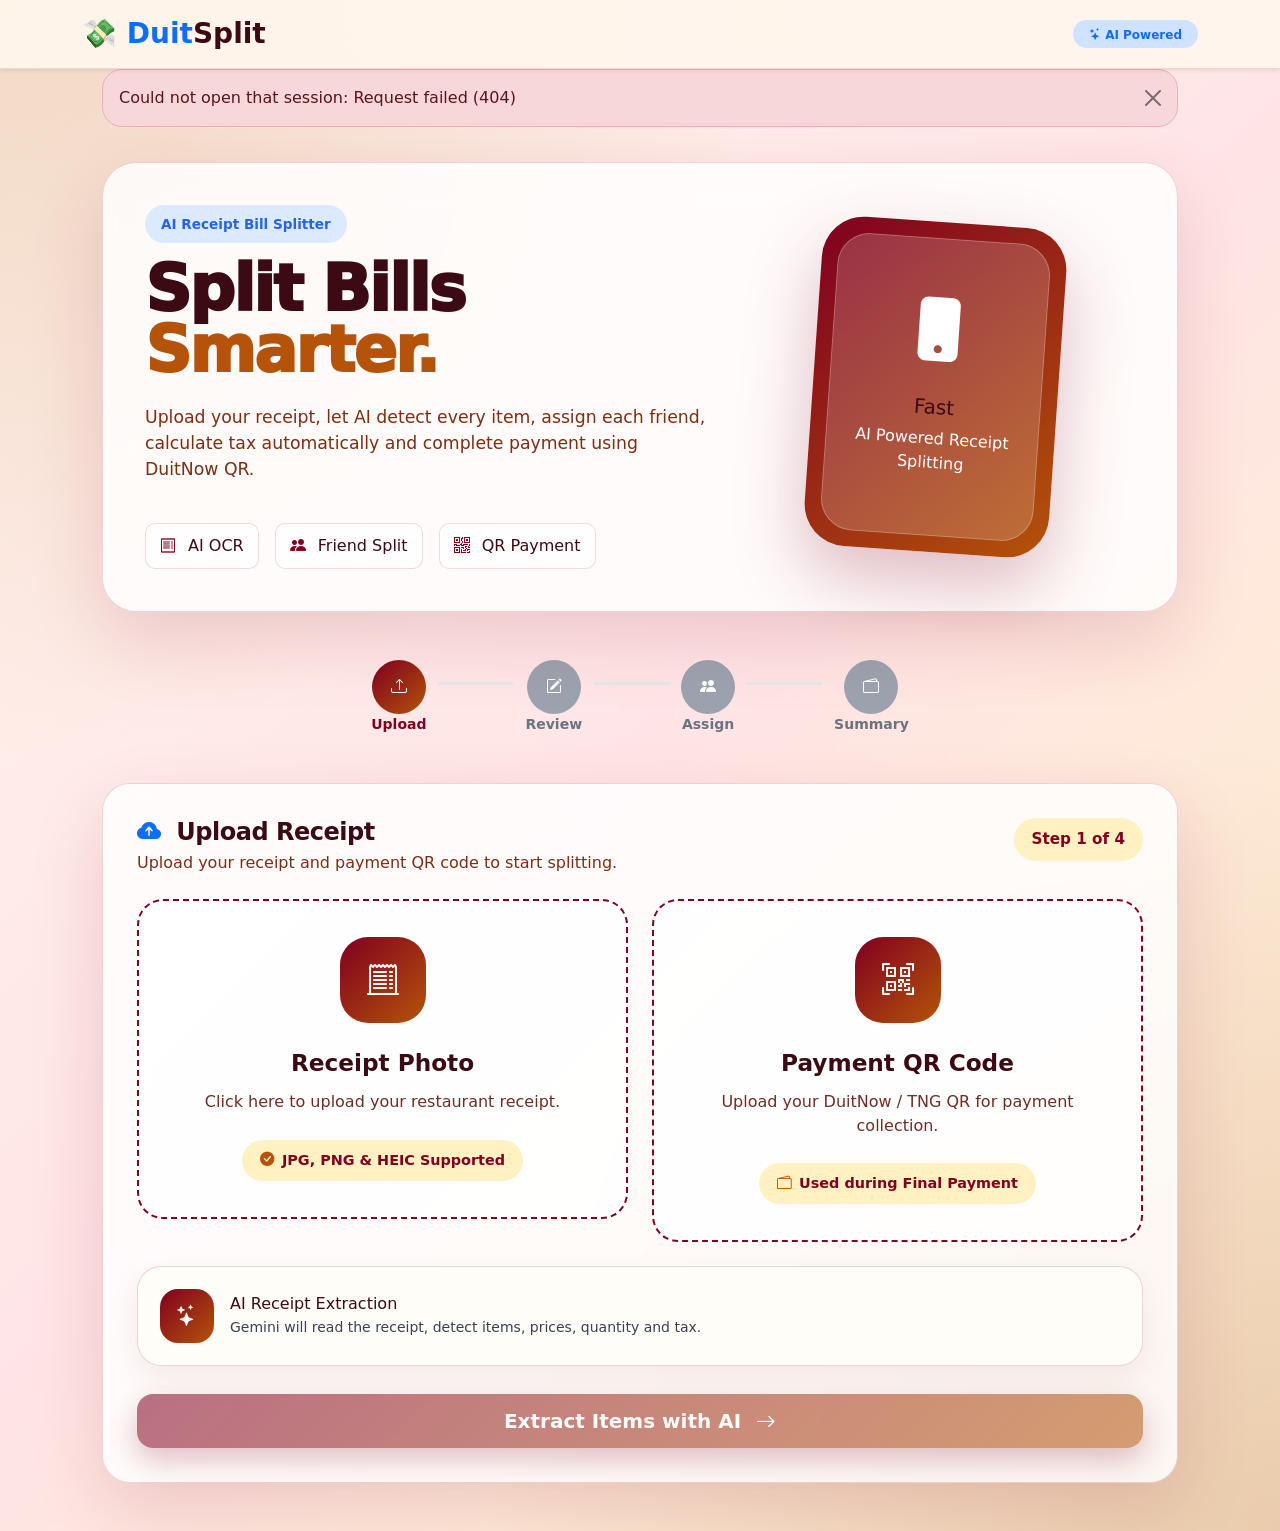
==== commit 13181ac0: "fix some UI and the session page" ====
--- a/frontend/src/templates/index.html
+++ b/frontend/src/templates/index.html
@@ -28,14 +28,14 @@
     --card: rgba(255, 255, 255, 0.92);
   }
 
-  body {
-    min-height: 100vh;
-    background:
-        radial-gradient(circle at top left, rgba(124,58,237,.22), transparent 35%),
-        radial-gradient(circle at bottom right, rgba(59,130,246,.18), transparent 35%),
-        linear-gradient(135deg,#0f172a,#111827,#1e1b4b);
-    color:#f8fafc;
-    font-family:Inter,system-ui,sans-serif;
+  body{
+      min-height:100vh;
+      background:
+          radial-gradient(circle at top left, rgba(128,0,32,.22), transparent 35%),
+          radial-gradient(circle at bottom right, rgba(165,42,42,.18), transparent 35%),
+          linear-gradient(135deg,#1b0b0f,#2b1116,#120609);
+      color:#f8fafc;
+      font-family:Inter,system-ui,sans-serif;
   }
 
   .navbar{
@@ -83,9 +83,9 @@
       color:white;
   }
 
-  .feature-box i {
-    color: var(--primary);
-    margin-right: 7px;
+  .feature-box i{
+      color:#d4a373;
+      margin-right:7px;
   }
 
   .hero-phone {
@@ -135,10 +135,10 @@
       color:white;
   }
 
-  .progress-item.active .circle {
-    background: linear-gradient(135deg, var(--primary), var(--cyan));
-    color: white;
-    border: none;
+  .progress-item.active .circle{
+      background:linear-gradient(135deg,#800020,#a52a2a);
+      color:white;
+      border:none;
   }
 
   .progress-item.done .circle {
@@ -195,20 +195,15 @@
     letter-spacing: -.5px;
   }
 
-  .section-badge {
-    padding: 9px 15px;
-    border-radius: 999px;
-    background: #eff6ff;
-    color: var(--primary);
-    font-weight: 800;
-    white-space: nowrap;
-    font-size: .82rem;
+  .section-badge{
+      background:#4a0d1a;
+      color:#f8d7b5;
   }
 
   .upload-box{
       min-height:250px;
       background:rgba(255,255,255,.04);
-      border:2px dashed #7c3aed;
+      border:2px dashed #800020;
       color:white;
   }
 
@@ -218,22 +213,15 @@
     box-shadow: 0 22px 45px rgba(37,99,235,.16);
   }
 
-  .qr-upload {
-    background: linear-gradient(135deg, #ffffff, #ecfeff);
-    border-color: #a5f3fc;
-  }
-
-  .upload-icon {
-    width: 76px;
-    height: 76px;
-    border-radius: 24px;
-    margin: 0 auto 18px;
-    background: linear-gradient(135deg, var(--primary), var(--cyan));
-    color: white;
-    font-size: 2rem;
-    display: flex;
-    align-items: center;
-    justify-content: center;
+  .qr-upload{
+      background:rgba(255,255,255,.04)!important;
+      border-color:#a52a2a!important;
+  }
+
+  .upload-icon{
+
+      margin-bottom:28px;
+
   }
 
   .upload-box h5 {
@@ -264,17 +252,17 @@
     box-shadow: 0 14px 34px rgba(15,23,42,.07);
   }
 
-  .ai-orb {
-    width: 54px;
-    height: 54px;
-    border-radius: 18px;
-    background: linear-gradient(135deg, #7c3aed, var(--primary));
-    color: white;
-    display: flex;
-    align-items: center;
-    justify-content: center;
-    font-size: 1.35rem;
-  }
+  .ai-orb{
+      width:54px;
+      height:54px;
+      border-radius:18px;
+      background:linear-gradient(135deg,#800020,#a52a2a);
+      color:white;
+      display:flex;
+      align-items:center;
+      justify-content:center;
+      font-size:1.35rem;
+  } 
 
   .form-control {
     border-radius: 16px;
@@ -294,10 +282,10 @@
   }
 
   .btn-primary{
-      background:linear-gradient(135deg,#7c3aed,#3b82f6);
+      background:linear-gradient(135deg,#800020,#a52a2a);
       border:none;
-      box-shadow:0 12px 30px rgba(124,58,237,.45);
-  }
+      box-shadow:0 12px 30px rgba(128,0,32,.45);
+  } 
 
   .btn-primary:hover,
   .btn-success:hover {
@@ -305,7 +293,7 @@
   }
 
   .btn-success{
-      background:linear-gradient(135deg,#22c55e,#16a34a);
+      background:linear-gradient(135deg,#800020,#c0392b);
       border:none;
   }
 
@@ -405,7 +393,7 @@
   }
 
   .summary-banner{
-      background:linear-gradient(135deg,#7c3aed,#2563eb);
+      background:linear-gradient(135deg,#800020,#a52a2a);
       color:white;
   }
 
@@ -485,11 +473,16 @@
       padding: 28px;
     }
 
-    .hero-phone {
-      margin-top: 30px;
-      width: 210px;
-      height: 280px;
-    }
+    .hero-phone{
+      width:245px;
+      height:330px;
+      margin:auto;
+      border-radius:42px;
+      background:linear-gradient(135deg,#800020,#a52a2a);
+      padding:16px;
+      box-shadow:0 30px 70px rgba(128,0,32,.45);
+      transform:rotate(4deg);
+  }
 
     .progress-container {
       flex-wrap: wrap;
@@ -561,7 +554,7 @@
 }
 
 .hero-title span{
-    color:#a78bfa!important;
+    color:#d4a373!important;
 }
 
 /* DARK THEME FIXES */
@@ -673,70 +666,387 @@
   padding: 10px 14px;
   border-radius: 10px;
 }
-
-/* Mobile touch targets */
-.btn { min-height: 44px; }
-.form-check-input { width: 1.4em; height: 1.4em; margin-top: .15em; }
-.form-check-label { padding-left: .25rem; }
-.item-row.assignable td { padding-top: 18px; padding-bottom: 18px; }
-@media (max-width: 576px) {
-  .card-body { padding: 20px; }
-  .friend-chip { font-size: .95rem; }
-  .hero { padding: 22px; }
-}
-
-/* ---------- UI/UX fixes ---------- */
-/* Fix 1: centre the helper text (span is inline by default) */
-.upload-mini { display: block; width: 100%; text-align: center; }
-.upload-box p { text-align: center; }
-
-/* Fix 2: clear "uploaded" state */
-.upload-box { transition: all .2s ease; }
-.upload-box.uploaded {
-  border: 2px solid #22c55e !important;
-  background: rgba(34,197,94,.12) !important;
-}
-.upload-box.uploaded .upload-icon {
-  background: linear-gradient(135deg,#22c55e,#16a34a) !important;
-}
-
-/* Fix 3: progress steps + connecting lines */
-.line { transition: all .3s ease; }
-.line.done { background: #22c55e; }
-.progress-item small { font-weight: 800; }
-.progress-item.active small { color: #c4b5fd; }
-.progress-item.done small { color: #22c55e; }
-.progress-item.done .circle { background: linear-gradient(135deg,#22c55e,#16a34a); }
-
-/* Fix 4: "Bill Paid By" banner */
-.summary-banner {
-  display: flex; justify-content: space-between; align-items: center;
-  padding: 22px 26px; border-radius: 16px;
-  box-shadow: inset 0 0 0 1px rgba(255,255,255,.16);
-}
-.summary-banner small { color: rgba(255,255,255,.82) !important; letter-spacing: .08em; }
-#summaryPaidBy { color: #fff; font-weight: 900; margin: 4px 0 0; }
-
-/* Fix 5: friend summary cards */
-.friend-card { border-radius: 16px; transition: all .2s ease; }
-.friend-name { color: #fff; font-weight: 800; font-size: 1.15rem; }
-.friend-total { color: #a78bfa; font-weight: 900; font-size: 1.15rem; }
-.friend-card .form-check-label { color: #fff; }
-.friend-card.paid { border-left-color: #22c55e !important; }
-.friend-card.paid .friend-name { text-decoration: line-through; opacity: .6; }
-
-/* Fix 7: slim sticky nav */
-.slim-nav {
-  background: rgba(15,23,42,.85); backdrop-filter: blur(20px);
-  border-bottom: 1px solid rgba(255,255,255,.08);
-}
-.slim-nav .navbar-brand { color: #fff !important; }
-.nav-pill {
-  background: rgba(255,255,255,.06); border: 1px solid rgba(255,255,255,.12);
-  color: #cbd5e1; padding: 6px 13px; border-radius: 999px;
-  font-size: .78rem; font-weight: 800; white-space: nowrap;
-}
-.nav-pill i { color: #a78bfa; margin-right: 5px; }
+/* BRIGHT MAROON THEME OVERRIDE */
+
+body{
+  background:
+    radial-gradient(circle at top left, rgba(180, 83, 9, .18), transparent 38%),
+    radial-gradient(circle at bottom right, rgba(128, 0, 32, .16), transparent 40%),
+    linear-gradient(135deg,#fff7ed,#ffe4e6,#fef3c7);
+  color:#3b0a12;
+}
+
+.navbar{
+  background:rgba(255,247,237,.9)!important;
+  border-bottom:1px solid rgba(128,0,32,.12)!important;
+}
+
+.navbar-brand{
+  color:#3b0a12!important;
+}
+
+.app-card,
+.hero{
+  background:rgba(255,255,255,.82)!important;
+  border:1px solid rgba(128,0,32,.16)!important;
+  box-shadow:0 28px 75px rgba(128,0,32,.14)!important;
+}
+
+.hero-title,
+.card-title,
+h1,h2,h3,h4,h5,h6{
+  color:#3b0a12!important;
+}
+
+.hero-title span{
+  color:#b45309!important;
+}
+
+.hero-desc,
+.text-muted{
+  color:#7c2d12!important;
+}
+
+.feature-box,
+.ai-status-card,
+.friend-add-card,
+.friend-section,
+.assignment-card,
+.summary-box,
+.payment-card,
+.summary-stat{
+  background:rgba(255,255,255,.78)!important;
+  border:1px solid rgba(128,0,32,.14)!important;
+  color:#3b0a12!important;
+}
+
+.feature-box i{
+  color:#800020!important;
+}
+
+.hero-phone{
+  background:linear-gradient(135deg,#800020,#b45309)!important;
+  box-shadow:0 30px 70px rgba(128,0,32,.25)!important;
+}
+
+.phone-card{
+  background:rgba(255,255,255,.18)!important;
+}
+
+.btn-primary,
+.upload-icon,
+.ai-orb,
+.progress-item.active .circle,
+.summary-banner{
+  background:linear-gradient(135deg,#800020,#b45309)!important;
+  color:white!important;
+  border:none!important;
+}
+
+.btn-success{
+  background:linear-gradient(135deg,#15803d,#22c55e)!important;
+}
+
+.upload-box{
+  background:rgba(255,255,255,.72)!important;
+  border:2px dashed #800020!important;
+  color:#3b0a12!important;
+}
+
+.upload-box h5,
+.upload-box p{
+  color:#3b0a12!important;
+}
+
+.upload-note{
+    display:inline-flex;
+    align-items:center;
+    gap:8px;
+    margin-top:18px;
+    padding:10px 18px;
+    background:rgba(128,0,32,.08);
+    border-radius:999px;
+    font-size:.9rem;
+    font-weight:700;
+    color:#800020;
+}
+
+.upload-note i{
+    color:#b45309;
+}
+
+.qr-upload{
+  background:rgba(255,255,255,.72)!important;
+  border-color:#b45309!important;
+}
+
+.form-control{
+  background:#fffaf0!important;
+  color:#3b0a12!important;
+  border:1px solid rgba(128,0,32,.22)!important;
+}
+
+.form-control::placeholder{
+  color:#9a3412!important;
+}
+
+.modern-table tbody tr,
+.modern-table tbody td{
+  background:rgba(255,255,255,.78)!important;
+  color:#3b0a12!important;
+}
+
+.modern-table thead th{
+  color:#7c2d12!important;
+}
+
+.section-badge{
+  background:#fef3c7!important;
+  color:#800020!important;
+}
+
+.line{
+  background:#d4a373!important;
+}
+
+.progress-item small{
+  color:#7c2d12!important;
+}
+
+.progress-item.active small{
+  color:#800020!important;
+}
+
+.progress-item.done small{
+  color:#15803d!important;
+}
+
+/* FINAL POLISH FIX */
+
+.section-badge{
+  display:inline-flex!important;
+  align-items:center!important;
+  justify-content:center!important;
+  padding:10px 18px!important;
+  border-radius:999px!important;
+  background:#fff1c2!important;
+  color:#800020!important;
+  font-size:.95rem!important;
+  font-weight:800!important;
+}
+
+.upload-box{
+  width:100%!important;
+  min-height:300px!important;
+  display:flex!important;
+  flex-direction:column!important;
+  justify-content:center!important;
+  align-items:center!important;
+  text-align:center!important;
+  padding:36px 28px!important;
+  border-radius:26px!important;
+  background:rgba(255,255,255,.8)!important;
+  border:2px dashed #800020!important;
+  color:#3b0a12!important;
+}
+
+.qr-upload{
+  border-color:#b45309!important;
+}
+
+.upload-icon{
+  width:86px!important;
+  height:86px!important;
+  margin:0 auto 26px!important;
+  border-radius:28px!important;
+  background:linear-gradient(135deg,#800020,#b45309)!important;
+}
+
+.upload-box h5{
+  font-size:1.45rem!important;
+  font-weight:900!important;
+  margin-bottom:14px!important;
+  color:#3b0a12!important;
+}
+
+.upload-box p{
+  max-width:360px!important;
+  margin:0 auto 18px!important;
+  color:#6b2d25!important;
+  line-height:1.45!important;
+}
+
+.upload-mini,
+.upload-note{
+  display:inline-flex!important;
+  align-items:center!important;
+  justify-content:center!important;
+  gap:8px!important;
+  margin-top:8px!important;
+  padding:10px 18px!important;
+  border-radius:999px!important;
+  background:#fff1c2!important;
+  color:#800020!important;
+  font-size:.9rem!important;
+  font-weight:800!important;
+  text-align:center!important;
+}
+
+.circle{
+  width:54px!important;
+  height:54px!important;
+  border-radius:50%!important;
+  display:flex!important;
+  align-items:center!important;
+  justify-content:center!important;
+}
+
+.progress-item.active small{
+  color:#800020!important;
+  font-weight:900!important;
+}
+
+.line{
+  background:#d4a373!important;
+}
+
+#btnUpload{
+  margin-top:28px!important;
+}
+
+.alert-primary{
+  background:#fff1c2!important;
+  color:#3b0a12!important;
+  border:1px solid rgba(128,0,32,.15)!important;
+}
+
+.alert-primary strong{
+  color:#800020!important;
+}
+
+.alert-primary .text-muted,
+#timingBox{
+  color:#7c2d12!important;
+  font-weight:700!important;
+}
+
+.alert-primary i{
+  color:#b45309!important;
+}
+
+/* ===================== UI FIX PASS ===================== */
+
+/* Fix 2 — progress bar: visible icons + gold completed lines */
+.circle{
+  background:#9ca3af!important;   /* inactive: medium gray, clearly visible */
+  color:#fff!important;
+  border:none!important;
+}
+.progress-item.active .circle{
+  background:linear-gradient(135deg,#800020,#b45309)!important;
+}
+.progress-item.done .circle{
+  background:linear-gradient(135deg,#5c0016,#7a0020)!important;
+  color:#fff!important;
+}
+.progress-item small{ color:#6b7280!important; font-weight:700!important; }
+.progress-item.active small{ color:#800020!important; font-weight:900!important; }
+.progress-item.done small{ color:#5c0016!important; font-weight:800!important; }
+.line{ background:#e5e7eb!important; }
+.line.done{ background:#d97706!important; }
+
+/* Fix 3 — centre the receipt / QR icons in their container */
+.upload-icon{
+  display:flex!important;
+  align-items:center!important;
+  justify-content:center!important;
+}
+.upload-icon i{ font-size:2rem!important; color:#fff!important; }
+
+/* Fix 4 — AI Receipt Extraction card readable (was white-on-white) */
+.ai-status-card{
+  background:#fffdf7!important;
+  border:1px solid rgba(128,0,32,.16)!important;
+  box-shadow:0 12px 30px rgba(128,0,32,.08)!important;
+}
+.ai-status-card h6{ color:#3b0a12!important; }
+.ai-status-card p{ color:#374151!important; }
+
+/* Fix 5 — both upload boxes identical + clear "chosen" state */
+.upload-box, .qr-upload{ border:2px dashed #800020!important; border-radius:26px!important; }
+.upload-box.has-file{
+  border-style:solid!important;
+  border-color:#22c55e!important;
+  background:rgba(34,197,94,.10)!important;
+}
+.upload-box.has-file .upload-icon{
+  background:linear-gradient(135deg,#15803d,#22c55e)!important;
+}
+.upload-box.has-file .upload-icon i{ display:none!important; }
+.upload-box.has-file .upload-icon::after{
+  content:"\2713"; color:#fff; font-size:2.4rem; font-weight:900;
+}
+.upload-box.has-file .upload-note{
+  background:rgba(34,197,94,.15)!important; color:#15803d!important;
+}
+
+/* Fix 6 — "Bill Paid By": clean card, no gradient, no icon */
+.summary-banner{
+  background:#fffdf7!important;
+  color:#3b0a12!important;
+  border:1px solid rgba(128,0,32,.16)!important;
+  border-radius:16px!important;
+  box-shadow:0 12px 30px rgba(128,0,32,.08)!important;
+  padding:22px 26px!important;
+}
+.summary-banner small{ color:#6b7280!important; letter-spacing:.1em!important; }
+.summary-banner h4{ color:#3b0a12!important; font-weight:900!important; margin:6px 0 0!important; }
+
+/* Fix 8 — mobile touch targets + no horizontal scroll */
+html,body{ overflow-x:hidden; }
+.btn{ min-height:44px; }
+.form-check-input{ width:1.4em; height:1.4em; margin-top:.15em; }
+.item-row.assignable td{ padding-top:16px; padding-bottom:16px; }
+@media (max-width:576px){
+  .card-body{ padding:20px!important; }
+  .hero{ padding:22px!important; }
+  .qr-img{ width:260px!important; height:260px!important; }
+  .btn-lg{ font-size:1rem!important; }
+}
+
+/* Round the Total / Paid / Remaining stat cards */
+.summary-stat{ border-radius:16px!important; }
+
+/* Mobile review table: show full price/qty, tighter cells */
+@media (max-width:576px){
+  .modern-table thead th{ font-size:.6rem!important; padding:6px 4px!important; }
+  .modern-table tbody td{ padding:10px 5px!important; }
+  .modern-table .form-control{ padding:8px 6px!important; font-size:.92rem!important; width:100%!important; min-width:0!important; }
+  .modern-table .i-qty, .modern-table .i-price{ text-align:center!important; }
+}
+
+/* Mobile: stack the "add friend" field + button so the name field isn't clipped */
+@media (max-width:576px){
+  .friend-add-card .row > .col,
+  .friend-add-card .row > .col-auto{ flex:0 0 100%!important; max-width:100%!important; }
+  .friend-add-card .col-auto .btn{ width:100%!important; }
+  .friend-add-card .form-control-lg{ line-height:1.5; }
+}
+
+/* Mobile review table: give the ITEM name column most of the width */
+@media (max-width:576px){
+  #step-items .modern-table{ table-layout:fixed!important; width:100%!important; }
+  #step-items thead th{ padding:6px 3px!important; }
+  #step-items tbody td{ padding:8px 4px!important; }
+  #step-items thead th:nth-child(1){ width:42%!important; }
+  #step-items thead th:nth-child(2){ width:13%!important; }
+  #step-items thead th:nth-child(3){ width:23%!important; }
+  #step-items thead th:nth-child(4){ width:22%!important; }
+  #step-items .i-name{ font-size:.8rem!important; padding:8px 6px!important; }
+  #step-items .i-qty, #step-items .i-price{ padding:8px 4px!important; }
+  #step-items .confidence-badge{ font-size:.6rem!important; padding:6px 6px!important; }
+}
+
 </style>
 </head>
 <body>
@@ -975,8 +1285,8 @@
         <div class="row g-4">
 
             <div class="col-12 col-md-6">
-                <label class="upload-box">
-                    <input type="file" class="form-control d-none" id="receiptFile" accept="image/*" capture="environment" />
+                <label class="upload-box" for="receiptFile">
+                    <input type="file" id="receiptFile" accept="image/*" capture="environment" style="display:none;" />
 
                     <div class="upload-icon">
                         <i class="bi bi-receipt-cutoff"></i>
@@ -988,15 +1298,16 @@
                         Click here to upload your restaurant receipt.
                     </p>
 
-                    <span class="upload-mini">
-                        JPG, PNG, HEIC supported
-                    </span>
+                    <div class="upload-note">
+                        <i class="bi bi-check-circle-fill"></i>
+                        JPG, PNG & HEIC Supported
+                    </div>
                 </label>
             </div>
 
             <div class="col-12 col-md-6">
-                <label class="upload-box qr-upload">
-                    <input type="file" class="form-control d-none" id="qrFile" accept="image/*" />
+                <label class="upload-box qr-upload" for="qrFile">
+                    <input type="file" id="qrFile" accept="image/*" style="display:none;" />
 
                     <div class="upload-icon">
                         <i class="bi bi-qr-code-scan"></i>
@@ -1008,9 +1319,10 @@
                         Upload your DuitNow / TNG QR for payment collection.
                     </p>
 
-                    <span class="upload-mini">
-                        Used in final payment summary
-                    </span>
+                    <div class="upload-note">
+                        <i class="bi bi-wallet2"></i>
+                        Used during Final Payment
+                    </div>
                 </label>
             </div>
 
@@ -1142,6 +1454,8 @@
                         class="form-control"
                         id="taxInput">
 
+                    <div class="mt-2" id="taxBadge"></div>
+
                 </div>
 
                 <div class="col-md-9">
@@ -1444,12 +1758,6 @@
 
             </div>
 
-            <div>
-
-                <i class="bi bi-credit-card-2-front-fill display-5 text-primary"></i>
-
-            </div>
-
         </div>
 
         <div id="summaryFriends"></div>
@@ -1548,390 +1856,425 @@
 
 </div>
 
-</div><!-- /container -->
+</div>
 
 <script>window.INITIAL_SESSION_ID = "{{ session_id }}";</script>
-<script
-  src="https://cdn.jsdelivr.net/npm/bootstrap@5.3.3/dist/js/bootstrap.bundle.min.js"
-  integrity="sha384-YvpcrYf0tY3lHB60NNkmXc5s9fDVZLESaAA55NDzOxhy9GkcIdslK1eN7N6jIeHz"
-  crossorigin="anonymous"></script>
-<script>
-  const state = {
-    sessionId: null, receipt: null,
-    qrImagePath: "", silverPath: "",
-    friends: [], activeFriend: null, assignments: {}, summary: null,
-  };
-  const $ = (id) => document.getElementById(id);
-  const money = (n) => Number(n || 0).toFixed(2);
-
-  const STEP_ORDER = ["step-upload", "step-items", "step-assign", "step-summary"];
-  const PILL = {
-    "step-upload": "pill-upload", "step-items": "pill-items",
-    "step-assign": "pill-assign", "step-summary": "pill-summary",
-  };
-
-  function showStep(id) {
-    document.querySelectorAll(".step-card").forEach((c) => c.classList.remove("active"));
-    $(id).classList.add("active");
-    const idx = STEP_ORDER.indexOf(id);
-    STEP_ORDER.forEach((sid, i) => {
-      const pill = $(PILL[sid]);
-      if (!pill) return;
-      pill.classList.remove("active", "done");
-      if (i < idx) pill.classList.add("done");
-      else if (i === idx) pill.classList.add("active");
+  <script
+    src="https://cdn.jsdelivr.net/npm/bootstrap@5.3.3/dist/js/bootstrap.bundle.min.js"
+    integrity="sha384-YvpcrYf0tY3lHB60NNkmXc5s9fDVZLESaAA55NDzOxhy9GkcIdslK1eN7N6jIeHz"
+    crossorigin="anonymous"></script>
+  <script>
+    const state = {
+      sessionId: null, receipt: null,
+      qrImagePath: "", silverPath: "",
+      friends: [], activeFriend: null, assignments: {}, summary: null,
+    };
+    const $ = (id) => document.getElementById(id);
+    const money = (n) => Number(n || 0).toFixed(2);
+
+    const PILL_ICON = {
+      "pill-upload": "bi-upload", "pill-items": "bi-pencil-square",
+      "pill-assign": "bi-people-fill", "pill-summary": "bi-wallet2",
+    };
+    function showStep(id) {
+      document.querySelectorAll(".step-card").forEach((c) => c.classList.remove("active"));
+      $(id).classList.add("active");
+
+      const order = ["step-upload", "step-items", "step-assign", "step-summary"];
+      const pills = ["pill-upload", "pill-items", "pill-assign", "pill-summary"];
+      const currentIndex = order.indexOf(id);
+
+      pills.forEach((pillId, index) => {
+        const pill = $(pillId);
+        if (!pill) return;
+        pill.classList.remove("active", "done");
+        const icon = pill.querySelector(".circle i");
+        if (index < currentIndex) {
+          pill.classList.add("done");
+          if (icon) icon.className = "bi bi-check-lg";   // completed → checkmark
+        } else {
+          if (icon) icon.className = "bi " + PILL_ICON[pillId];
+          if (index === currentIndex) pill.classList.add("active");
+        }
+      });
+
+      // Gold-colour the connecting lines for completed segments.
+      document.querySelectorAll(".progress-container .line").forEach((ln, i) => {
+        ln.classList.toggle("done", i < currentIndex);
+      });
+
+      window.scrollTo({ top: 0, behavior: "smooth" });
+    }
+    function alertMsg(msg, kind = "danger") {
+      $("alertBox").innerHTML =
+        `<div class="alert alert-${kind} alert-dismissible fade show" role="alert">` +
+        `${msg}<button type="button" class="btn-close" data-bs-dismiss="alert"></button></div>`;
+    }
+    function escapeHtml(s) {
+      return String(s).replace(/[&<>"']/g, (c) =>
+        ({ "&": "&amp;", "<": "&lt;", ">": "&gt;", '"': "&quot;", "'": "&#39;" }[c]));
+    }
+    const initials = (n) => (n || "?").trim().slice(0, 2).toUpperCase() || "?";
+    function confBadge(c) {
+      const pct = Math.round((c || 0) * 100);
+      return c >= 0.7
+        ? `<span class="badge bg-success confidence-badge">🟢 ${pct}%</span>`
+        : `<span class="badge bg-warning text-dark confidence-badge">🟡 ${pct}%</span>`;
+    }
+
+    async function api(path, options = {}) {
+      const res = await fetch(`/api/${path}`, options);
+      const text = await res.text();
+      let data = null;
+      try { data = text ? JSON.parse(text) : null; } catch { data = text; }
+      if (!res.ok) {
+        const detail = (data && data.detail) || (data && data.error) || `Request failed (${res.status})`;
+        throw new Error(detail);
+      }
+      return data;
+    }
+
+    // ---- STEP 1: upload receipt + QR ----
+    function markChosen(input) {
+      const box = input.closest(".upload-box");
+      if (!box) return;
+      const f = input.files[0];
+      const note = box.querySelector(".upload-note");
+      if (f) {
+        box.classList.add("has-file");
+        if (note) note.innerHTML = `<i class="bi bi-check-circle-fill"></i> ✅ ${f.name} — tap to change`;
+      } else {
+        box.classList.remove("has-file");
+      }
+    }
+    function checkUploadReady() {
+      $("btnUpload").disabled = !($("receiptFile").files[0] && $("qrFile").files[0]);
+    }
+    $("receiptFile").addEventListener("change", (e) => { markChosen(e.target); checkUploadReady(); });
+    $("qrFile").addEventListener("change", (e) => { markChosen(e.target); checkUploadReady(); });
+
+    $("btnUpload").addEventListener("click", async () => {
+      const receiptF = $("receiptFile").files[0];
+      const qrF = $("qrFile").files[0];
+      if (!receiptF || !qrF) { alertMsg("Please choose both a receipt and a QR image."); return; }
+      const spin = $("upSpin");
+      spin.classList.remove("d-none");
+      $("btnUpload").disabled = true;
+      try {
+        const form = new FormData();
+        form.append("receipt", receiptF);
+        form.append("qr", qrF);
+        const res = await api("upload", { method: "POST", body: form });
+        if (!res.receipt.is_valid_receipt) {
+          alertMsg(`That doesn't look like a receipt: ${escapeHtml(res.receipt.validation_reason || "please try another photo.")}`, "warning");
+          return;
+        }
+        if (!res.receipt.items || res.receipt.items.length === 0) {
+          alertMsg("No items were extracted. The AI parse likely failed — check your Gemini API key/quota in the backend logs, then re-upload.", "warning");
+          return;
+        }
+        state.sessionId = res.session_id;
+        state.receipt = res.receipt;
+        state.qrImagePath = res.qr_image_path;
+        state.silverPath = res.silver_path;
+        const secs = (res.processing_ms / 1000).toFixed(1);
+        $("timingBox").innerHTML = `⚡ Extracted in ${secs}s` +
+          (res.receipt.cached ? " (from cache)" : "") +
+          (res.timeout_warning ? ` — <span class="text-danger">slow extraction, Gemini took over 15s</span>` : "");
+        renderEditableItems(res.receipt);
+        showStep("step-items");
+      } catch (e) {
+        alertMsg(`Upload failed: ${e.message}`);
+      } finally {
+        spin.classList.add("d-none");
+        $("btnUpload").disabled = false;
+      }
     });
-    window.scrollTo({ top: 0, behavior: "smooth" });
-  }
-
-  function alertMsg(msg, kind = "danger") {
-    $("alertBox").innerHTML =
-      `<div class="alert alert-${kind} alert-dismissible fade show" role="alert">` +
-      `${msg}<button type="button" class="btn-close" data-bs-dismiss="alert"></button></div>`;
-  }
-  function escapeHtml(s) {
-    return String(s).replace(/[&<>"']/g, (c) =>
-      ({ "&": "&amp;", "<": "&lt;", ">": "&gt;", '"': "&quot;", "'": "&#39;" }[c]));
-  }
-  const initials = (n) => (n || "?").trim().slice(0, 2).toUpperCase() || "?";
-  function confBadge(c) {
-    const pct = Math.round((c || 0) * 100);
-    return c >= 0.7
-      ? `<span class="badge bg-success confidence-badge">🟢 ${pct}%</span>`
-      : `<span class="badge bg-warning text-dark confidence-badge">🟡 ${pct}%</span>`;
-  }
-
-  async function api(path, options = {}) {
-    const res = await fetch(`/api/${path}`, options);
-    const text = await res.text();
-    let data = null;
-    try { data = text ? JSON.parse(text) : null; } catch { data = text; }
-    if (!res.ok) {
-      const detail = (data && data.detail) || (data && data.error) || `Request failed (${res.status})`;
-      throw new Error(detail);
-    }
-    return data;
-  }
-
-  // ---- STEP 1: upload ----
-  function markChosen(input, chosen) {
-    const label = input.closest(".upload-box");
-    const mini = label ? label.querySelector(".upload-mini") : null;
-    if (mini && chosen) mini.textContent = `✓ ${input.files[0].name}`;
-  }
-  function checkUploadReady() {
-    $("btnUpload").disabled = !($("receiptFile").files[0] && $("qrFile").files[0]);
-  }
-  $("receiptFile").addEventListener("change", (e) => { markChosen(e.target, true); checkUploadReady(); });
-  $("qrFile").addEventListener("change", (e) => { markChosen(e.target, true); checkUploadReady(); });
-
-  $("btnUpload").addEventListener("click", async () => {
-    const receiptF = $("receiptFile").files[0];
-    const qrF = $("qrFile").files[0];
-    if (!receiptF || !qrF) { alertMsg("Please choose both a receipt and a QR image."); return; }
-    const spin = $("upSpin");
-    spin.classList.remove("d-none");
-    $("btnUpload").disabled = true;
-    try {
-      const form = new FormData();
-      form.append("receipt", receiptF);
-      form.append("qr", qrF);
-      const res = await api("upload", { method: "POST", body: form });
-      if (!res.receipt.is_valid_receipt) {
-        alertMsg(`That doesn't look like a receipt: ${escapeHtml(res.receipt.validation_reason || "please try another photo.")}`, "warning");
+
+    // ---- STEP 2: editable items ----
+    function renderEditableItems(receipt) {
+      const body = $("itemsBody");
+      body.innerHTML = "";
+      (receipt.items || []).forEach((it) => {
+        const low = it.confidence < 0.7;
+        const tr = document.createElement("tr");
+        if (low) tr.className = "low-conf";
+        tr.dataset.conf = it.confidence;
+        tr.dataset.id = it.id;
+        tr.innerHTML =
+          `<td><input class="form-control i-name" value="${escapeHtml(it.name)}" /></td>` +
+          `<td><input type="number" min="1" class="form-control i-qty text-end" value="${it.quantity}" /></td>` +
+          `<td><input type="number" step="0.01" class="form-control i-price text-end" value="${Number(it.price).toFixed(2)}" /></td>` +
+          `<td class="text-center">${confBadge(it.confidence)}</td>`;
+        body.appendChild(tr);
+      });
+      // Show the tax rate without trailing ".00" (keeps real decimals if any).
+      $("taxInput").value = String(Number(receipt.tax_percent || 0));
+      $("taxBadge").innerHTML = confBadge(receipt.tax_confidence);
+      body.querySelectorAll("input").forEach((i) => i.addEventListener("input", recalcTotals));
+      $("taxInput").addEventListener("input", recalcTotals);
+      recalcTotals();
+      // Auto-focus the first low-confidence item so Brandon notices it.
+      const firstLow = body.querySelector(".low-conf .i-price");
+      if (firstLow) { firstLow.focus(); firstLow.select(); }
+    }
+
+    function recalcTotals() {
+      let subtotal = 0;
+      document.querySelectorAll("#itemsBody tr").forEach((r) => {
+        subtotal += parseFloat(r.querySelector(".i-price").value) || 0;
+      });
+      const pct = parseFloat($("taxInput").value) || 0;
+      const tax = subtotal * pct / 100;
+      $("sumSubtotal").textContent = money(subtotal);
+      $("sumTotal").textContent = money(subtotal + tax);
+    }
+
+    function collectReceipt() {
+      const items = [...document.querySelectorAll("#itemsBody tr")].map((r) => ({
+        id: r.dataset.id,
+        name: r.querySelector(".i-name").value.trim() || "Item",
+        quantity: parseInt(r.querySelector(".i-qty").value) || 1,
+        price: parseFloat(r.querySelector(".i-price").value) || 0,
+        confidence: parseFloat(r.dataset.conf) || 0,
+      }));
+      const pct = parseFloat($("taxInput").value) || 0;
+      const subtotal = items.reduce((s, i) => s + i.price, 0);
+      const tax = subtotal * pct / 100;
+      return {
+        ...state.receipt,
+        items,
+        tax_percent: pct,
+        tax_amount: Number(tax.toFixed(2)),
+        subtotal,
+        total: subtotal + tax,
+      };
+    }
+
+    $("btnConfirm").addEventListener("click", async () => {
+      try {
+        state.receipt = collectReceipt();
+        await api("sessions", {
+          method: "POST",
+          headers: { "Content-Type": "application/json" },
+          body: JSON.stringify({
+            id: state.sessionId,
+            name: $("sessionName").value || "Untitled",
+            created_by: $("paidBy").value || "Me",
+            receipt: state.receipt,
+            qr_image_path: state.qrImagePath,
+            silver_path: state.silverPath,
+          }),
+        });
+        renderFriendChips();
+        renderAssignTable();
+        showStep("step-assign");
+      } catch (e) {
+        alertMsg(`Could not save session: ${e.message}`);
+      }
+    });
+
+    // ---- STEP 3: friends + assignment ----
+    $("btnAddFriend").addEventListener("click", async () => {
+      const name = $("friendName").value.trim();
+      if (!name) { alertMsg("Enter a friend's name."); return; }
+      try {
+        const friend = await api(`sessions/${state.sessionId}/friends`, {
+          method: "POST",
+          headers: { "Content-Type": "application/json" },
+          body: JSON.stringify({ name }),
+        });
+        state.friends.push(friend);
+        state.activeFriend = friend.id;
+        $("friendName").value = "";
+        renderFriendChips();
+        renderAssignTable();
+      } catch (e) {
+        alertMsg(`Could not add friend: ${e.message}`);
+      }
+    });
+    $("friendName").addEventListener("keydown", (e) => {
+      if (e.key === "Enter") { e.preventDefault(); $("btnAddFriend").click(); }
+    });
+
+    const friendById = (id) => state.friends.find((f) => f.id === id);
+
+    function clientShares() {
+      const priceOf = {}; assignableUnits().forEach((u) => (priceOf[u.unitId] = u.price));
+      const acc = {}; state.friends.forEach((f) => (acc[f.id] = { subtotal: 0 }));
+      for (const [unitId, set] of Object.entries(state.assignments)) {
+        const ids = [...set].filter((id) => acc[id]);
+        if (!ids.length || priceOf[unitId] == null) continue;
+        const share = priceOf[unitId] / ids.length;
+        ids.forEach((id) => (acc[id].subtotal += share));
+      }
+      const pct = Number(state.receipt.tax_percent) || 0;
+      const out = {};
+      state.friends.forEach((f) => {
+        const sub = acc[f.id].subtotal;
+        out[f.id] = sub + sub * pct / 100;
+      });
+      return out;
+    }
+
+    function renderFriendChips() {
+      const box = $("friendChips");
+      const totals = clientShares();
+      box.innerHTML = "";
+      if (!state.friends.length) {
+        box.innerHTML = `<span class="text-muted small">No friends yet — add some above.</span>`;
         return;
       }
-      if (!res.receipt.items || res.receipt.items.length === 0) {
-        alertMsg("No items were extracted. The AI parse likely failed — check your Gemini API key/quota, then re-upload.", "warning");
-        return;
-      }
-      state.sessionId = res.session_id;
-      state.receipt = res.receipt;
-      state.qrImagePath = res.qr_image_path;
-      state.silverPath = res.silver_path;
-      const secs = (res.processing_ms / 1000).toFixed(1);
-      $("timingBox").innerHTML = `⚡ Extracted in ${secs}s` +
-        (res.receipt.cached ? " (from cache)" : "") +
-        (res.timeout_warning ? ` — <span class="text-danger">slow, Gemini took over 15s</span>` : "");
-      renderEditableItems(res.receipt);
-      showStep("step-items");
-    } catch (e) {
-      alertMsg(`Upload failed: ${e.message}`);
-    } finally {
-      spin.classList.add("d-none");
-      $("btnUpload").disabled = false;
-    }
-  });
-
-  // ---- STEP 2: editable items ----
-  function renderEditableItems(receipt) {
-    const body = $("itemsBody");
-    body.innerHTML = "";
-    (receipt.items || []).forEach((it) => {
-      const low = it.confidence < 0.7;
-      const tr = document.createElement("tr");
-      tr.className = "item-row" + (low ? " low-conf" : "");
-      tr.dataset.conf = it.confidence;
-      tr.dataset.id = it.id;
-      tr.innerHTML =
-        `<td><input class="form-control i-name" value="${escapeHtml(it.name)}" /></td>` +
-        `<td><input type="number" min="1" class="form-control i-qty text-center" value="${it.quantity}" /></td>` +
-        `<td><input type="number" step="0.01" class="form-control i-price text-end" value="${Number(it.price).toFixed(2)}" /></td>` +
-        `<td class="text-center">${confBadge(it.confidence)}</td>`;
-      body.appendChild(tr);
-    });
-    $("taxInput").value = String(Number(receipt.tax_percent || 0));
-    body.querySelectorAll("input").forEach((i) => i.addEventListener("input", recalcTotals));
-    $("taxInput").addEventListener("input", recalcTotals);
-    recalcTotals();
-    const firstLow = body.querySelector(".low-conf .i-price");
-    if (firstLow) { firstLow.focus(); firstLow.select(); }
-  }
-
-  function recalcTotals() {
-    let subtotal = 0;
-    document.querySelectorAll("#itemsBody tr").forEach((r) => {
-      subtotal += parseFloat(r.querySelector(".i-price").value) || 0;
-    });
-    const pct = parseFloat($("taxInput").value) || 0;
-    $("sumSubtotal").textContent = `RM${money(subtotal)}`;
-    $("sumTotal").textContent = money(subtotal + subtotal * pct / 100);
-  }
-
-  function collectReceipt() {
-    const items = [...document.querySelectorAll("#itemsBody tr")].map((r) => ({
-      id: r.dataset.id,
-      name: r.querySelector(".i-name").value.trim() || "Item",
-      quantity: parseInt(r.querySelector(".i-qty").value) || 1,
-      price: parseFloat(r.querySelector(".i-price").value) || 0,
-      confidence: parseFloat(r.dataset.conf) || 0,
-    }));
-    const pct = parseFloat($("taxInput").value) || 0;
-    const subtotal = items.reduce((s, i) => s + i.price, 0);
-    const tax = subtotal * pct / 100;
-    return { ...state.receipt, items, tax_percent: pct, tax_amount: Number(tax.toFixed(2)), subtotal, total: subtotal + tax };
-  }
-
-  $("btnConfirm").addEventListener("click", async () => {
-    try {
-      state.receipt = collectReceipt();
-      await api("sessions", {
-        method: "POST",
-        headers: { "Content-Type": "application/json" },
-        body: JSON.stringify({
-          id: state.sessionId,
-          name: $("sessionName").value || "Untitled",
-          created_by: $("paidBy").value || "Me",
-          receipt: state.receipt,
-          qr_image_path: state.qrImagePath,
-          silver_path: state.silverPath,
-        }),
+      state.friends.forEach((f) => {
+        const active = f.id === state.activeFriend;
+        box.insertAdjacentHTML("beforeend",
+          `<button class="btn btn-sm friend-chip ${active ? "btn-primary" : "btn-outline-secondary"}" data-fid="${f.id}">` +
+          `<span class="avatar me-1" style="background:${f.avatar_color}">${initials(f.name)}</span>` +
+          `${escapeHtml(f.name)} · RM${money(totals[f.id])}</button>`);
       });
+      box.querySelectorAll("[data-fid]").forEach((btn) =>
+        btn.addEventListener("click", () => { state.activeFriend = btn.dataset.fid; renderFriendChips(); }));
+    }
+
+    // Expand each line item into individual units (qty 2 -> two units).
+    function assignableUnits() {
+      const units = [];
+      (state.receipt.items || []).forEach((it) => {
+        const q = it.quantity && it.quantity > 0 ? it.quantity : 1;
+        const unitPrice = it.price / q;
+        for (let n = 0; n < q; n++) {
+          const label = q > 1 ? `${it.name} (${n + 1} of ${q})` : it.name;
+          units.push({ unitId: `${it.id}#${n}`, label, price: unitPrice });
+        }
+      });
+      return units;
+    }
+
+    function renderAssignTable() {
+      const body = $("assignBody");
+      body.innerHTML = "";
+      assignableUnits().forEach((u) => {
+        const sharers = state.assignments[u.unitId] || new Set();
+        const chips = [...sharers].map((fid) => {
+          const f = friendById(fid);
+          return f ? `<span class="avatar me-1" title="${escapeHtml(f.name)}" style="background:${f.avatar_color}">${initials(f.name)}</span>` : "";
+        }).join("");
+        const row = document.createElement("tr");
+        row.className = "item-row assignable";
+        row.innerHTML = `<td>${escapeHtml(u.label)}</td><td class="text-end">${money(u.price)}</td>` +
+          `<td>${chips || '<span class="text-muted small">— tap to assign active friend —</span>'}</td>`;
+        row.addEventListener("click", () => toggleAssign(u.unitId));
+        body.appendChild(row);
+      });
+    }
+
+    function toggleAssign(itemId) {
+      if (!state.activeFriend) { alertMsg("Add and select a friend first.", "warning"); return; }
+      const set = state.assignments[itemId] || new Set();
+      set.has(state.activeFriend) ? set.delete(state.activeFriend) : set.add(state.activeFriend);
+      state.assignments[itemId] = set;
+      renderAssignTable();
       renderFriendChips();
-      renderAssignTable();
-      showStep("step-assign");
-    } catch (e) {
-      alertMsg(`Could not save session: ${e.message}`);
-    }
-  });
-
-  // ---- STEP 3: friends + assignment ----
-  $("btnAddFriend").addEventListener("click", async () => {
-    const name = $("friendName").value.trim();
-    if (!name) { alertMsg("Enter a friend's name."); return; }
-    try {
-      const friend = await api(`sessions/${state.sessionId}/friends`, {
-        method: "POST",
-        headers: { "Content-Type": "application/json" },
-        body: JSON.stringify({ name }),
-      });
-      state.friends.push(friend);
-      state.activeFriend = friend.id;
-      $("friendName").value = "";
-      renderFriendChips();
-      renderAssignTable();
-    } catch (e) {
-      alertMsg(`Could not add friend: ${e.message}`);
-    }
-  });
-  $("friendName").addEventListener("keydown", (e) => {
-    if (e.key === "Enter") { e.preventDefault(); $("btnAddFriend").click(); }
-  });
-
-  const friendById = (id) => state.friends.find((f) => f.id === id);
-
-  function assignableUnits() {
-    const units = [];
-    (state.receipt.items || []).forEach((it) => {
-      const q = it.quantity && it.quantity > 0 ? it.quantity : 1;
-      const unitPrice = it.price / q;
-      for (let n = 0; n < q; n++) {
-        const label = q > 1 ? `${it.name} (${n + 1} of ${q})` : it.name;
-        units.push({ unitId: `${it.id}#${n}`, label, price: unitPrice });
+    }
+
+    $("btnSummary").addEventListener("click", async () => {
+      try {
+        const payload = {};
+        for (const [item, set] of Object.entries(state.assignments)) if (set.size) payload[item] = [...set];
+        await api(`sessions/${state.sessionId}/assign`, {
+          method: "POST",
+          headers: { "Content-Type": "application/json" },
+          body: JSON.stringify({ assignments: payload }),
+        });
+        const summary = await api(`sessions/${state.sessionId}/summary`);
+        state.summary = summary;
+        renderSummary(summary);
+        showStep("step-summary");
+      } catch (e) {
+        alertMsg(`Could not compute summary: ${e.message}`);
       }
     });
-    return units;
-  }
-
-  function clientShares() {
-    const priceOf = {}; assignableUnits().forEach((u) => (priceOf[u.unitId] = u.price));
-    const acc = {}; state.friends.forEach((f) => (acc[f.id] = { subtotal: 0 }));
-    for (const [unitId, set] of Object.entries(state.assignments)) {
-      const ids = [...set].filter((id) => acc[id]);
-      if (!ids.length || priceOf[unitId] == null) continue;
-      const share = priceOf[unitId] / ids.length;
-      ids.forEach((id) => (acc[id].subtotal += share));
-    }
-    const pct = Number(state.receipt.tax_percent) || 0;
-    const out = {};
-    state.friends.forEach((f) => { const s = acc[f.id].subtotal; out[f.id] = s + s * pct / 100; });
-    return out;
-  }
-
-  function renderFriendChips() {
-    const box = $("friendChips");
-    const totals = clientShares();
-    box.innerHTML = "";
-    if (!state.friends.length) {
-      box.innerHTML = `<span class="text-muted small">No friends yet — add some above.</span>`;
-      return;
-    }
-    state.friends.forEach((f) => {
-      const active = f.id === state.activeFriend;
-      box.insertAdjacentHTML("beforeend",
-        `<button class="btn friend-chip ${active ? "btn-primary" : "btn-light"}" data-fid="${f.id}">` +
-        `<span class="avatar me-2" style="background:${f.avatar_color}">${initials(f.name)}</span>` +
-        `${escapeHtml(f.name)} · RM${money(totals[f.id])}</button>`);
+
+    // ---- STEP 4: summary + paid tracking ----
+    function renderSummary(summary) {
+      $("summaryPaidBy").textContent = summary.paid_by || "—";
+      const box = $("summaryFriends");
+      box.innerHTML = "";
+      (summary.friends || []).forEach((f) => {
+        const itemsHtml = f.items.map((i) => `<div>${escapeHtml(i.name)}: RM${money(i.price)}</div>`).join("");
+        box.insertAdjacentHTML("beforeend",
+          `<div class="card friend-card mb-3" style="border-left-color:${f.avatar_color}">
+             <div class="card-body">
+               <div class="d-flex justify-content-between align-items-center mb-2">
+                 <span class="fw-bold"><span class="dot me-2" style="background:${f.avatar_color}"></span>${escapeHtml(f.name)}</span>
+                 <div class="form-check">
+                   <input class="form-check-input paid-check" type="checkbox" data-fid="${f.friend_id}" id="paid_${f.friend_id}" ${f.is_paid ? "checked disabled" : ""}>
+                   <label class="form-check-label" for="paid_${f.friend_id}">Mark as Paid</label>
+                 </div>
+               </div>
+               <div class="text-muted small mb-1">${itemsHtml}</div>
+               <div>Tax share: RM${money(f.tax_share)}</div>
+               <div class="fw-bold">Total: RM${money(f.total_owed)}</div>
+             </div>
+           </div>`);
+      });
+      // One shared QR at the bottom (it's the payer's single QR for everyone).
+      $("summaryQr").src = `/api/sessions/${summary.session_id}/qr`;
+      $("qrSection").classList.remove("d-none");
+      box.querySelectorAll(".paid-check").forEach((c) =>
+        c.addEventListener("change", () => markPaid(c.dataset.fid)));
+      updateTotals();
+    }
+
+    function updateTotals() {
+      const s = state.summary;
+      const paid = s.friends.filter((f) => f.is_paid).reduce((a, f) => a + f.total_owed, 0);
+      const total = s.total;
+      $("totTotal").textContent = money(total);
+      $("totPaid").textContent = money(paid);
+      $("totRemaining").textContent = money(total - paid);
+      const allPaid = s.friends.length > 0 && s.friends.every((f) => f.is_paid);
+      $("btnComplete").classList.toggle("d-none", !allPaid);
+    }
+
+    async function markPaid(fid) {
+      try {
+        await api(`sessions/${state.sessionId}/friends/${fid}/paid`, { method: "PATCH" });
+        const f = state.summary.friends.find((x) => x.friend_id === fid);
+        if (f) f.is_paid = true;
+        const cb = $(`paid_${fid}`);
+        if (cb) cb.disabled = true;
+        updateTotals();
+      } catch (e) {
+        alertMsg(`Could not mark paid: ${e.message}`);
+      }
+    }
+
+    $("btnComplete").addEventListener("click", () => {
+      $("btnComplete").classList.add("d-none");
+      const msg = $("completeMsg");
+      msg.textContent = "All paid! Session complete 🎉  Redirecting home…";
+      msg.classList.remove("d-none");
+      setTimeout(() => { window.location.href = "/"; }, 3000);
     });
-    box.querySelectorAll("[data-fid]").forEach((btn) =>
-      btn.addEventListener("click", () => { state.activeFriend = btn.dataset.fid; renderFriendChips(); }));
-  }
-
-  function renderAssignTable() {
-    const body = $("assignBody");
-    body.innerHTML = "";
-    assignableUnits().forEach((u) => {
-      const sharers = state.assignments[u.unitId] || new Set();
-      const chips = [...sharers].map((fid) => {
-        const f = friendById(fid);
-        return f ? `<span class="avatar me-1" title="${escapeHtml(f.name)}" style="background:${f.avatar_color}">${initials(f.name)}</span>` : "";
-      }).join("");
-      const row = document.createElement("tr");
-      row.className = "item-row assignable";
-      row.innerHTML = `<td>${escapeHtml(u.label)}</td><td class="text-end">RM${money(u.price)}</td>` +
-        `<td>${chips || '<span class="text-muted small">— tap to assign active friend —</span>'}</td>`;
-      row.addEventListener("click", () => toggleAssign(u.unitId));
-      body.appendChild(row);
-    });
-  }
-
-  function toggleAssign(unitId) {
-    if (!state.activeFriend) { alertMsg("Add and select a friend first.", "warning"); return; }
-    const set = state.assignments[unitId] || new Set();
-    set.has(state.activeFriend) ? set.delete(state.activeFriend) : set.add(state.activeFriend);
-    state.assignments[unitId] = set;
-    renderAssignTable();
-    renderFriendChips();
-  }
-
-  $("btnSummary").addEventListener("click", async () => {
-    try {
-      const payload = {};
-      for (const [item, set] of Object.entries(state.assignments)) if (set.size) payload[item] = [...set];
-      await api(`sessions/${state.sessionId}/assign`, {
-        method: "POST",
-        headers: { "Content-Type": "application/json" },
-        body: JSON.stringify({ assignments: payload }),
-      });
-      const summary = await api(`sessions/${state.sessionId}/summary`);
-      state.summary = summary;
-      renderSummary(summary);
-      showStep("step-summary");
-    } catch (e) {
-      alertMsg(`Could not compute summary: ${e.message}`);
-    }
-  });
-
-  // ---- STEP 4: summary + paid tracking ----
-  function renderSummary(summary) {
-    $("summaryPaidBy").textContent = summary.paid_by || "—";
-    const box = $("summaryFriends");
-    box.innerHTML = "";
-    (summary.friends || []).forEach((f) => {
-      const itemsHtml = f.items.map((i) => `<div>${escapeHtml(i.name)}: RM${money(i.price)}</div>`).join("");
-      box.insertAdjacentHTML("beforeend",
-        `<div class="friend-card mb-3" style="border-left-color:${f.avatar_color};background:rgba(255,255,255,.06)">
-           <div class="card-body">
-             <div class="d-flex justify-content-between align-items-center mb-2">
-               <span class="fw-bold"><span class="dot me-2" style="background:${f.avatar_color}"></span>${escapeHtml(f.name)}</span>
-               <div class="form-check">
-                 <input class="form-check-input paid-check" type="checkbox" data-fid="${f.friend_id}" id="paid_${f.friend_id}" ${f.is_paid ? "checked disabled" : ""}>
-                 <label class="form-check-label" for="paid_${f.friend_id}">Mark as Paid</label>
-               </div>
-             </div>
-             <div class="text-muted small mb-1">${itemsHtml}</div>
-             <div>Tax share: RM${money(f.tax_share)}</div>
-             <div class="fw-bold">Total: RM${money(f.total_owed)}</div>
-           </div>
-         </div>`);
-    });
-    $("summaryQr").src = `/api/sessions/${summary.session_id}/qr`;
-    $("qrSection").classList.remove("d-none");
-    box.querySelectorAll(".paid-check").forEach((c) =>
-      c.addEventListener("change", () => markPaid(c.dataset.fid)));
-    updateTotals();
-  }
-
-  function updateTotals() {
-    const s = state.summary;
-    const paid = s.friends.filter((f) => f.is_paid).reduce((a, f) => a + f.total_owed, 0);
-    $("totTotal").textContent = money(s.total);
-    $("totPaid").textContent = money(paid);
-    $("totRemaining").textContent = money(s.total - paid);
-    const allPaid = s.friends.length > 0 && s.friends.every((f) => f.is_paid);
-    $("btnComplete").classList.toggle("d-none", !allPaid);
-  }
-
-  async function markPaid(fid) {
-    try {
-      await api(`sessions/${state.sessionId}/friends/${fid}/paid`, { method: "PATCH" });
-      const f = state.summary.friends.find((x) => x.friend_id === fid);
-      if (f) f.is_paid = true;
-      const cb = $(`paid_${fid}`);
-      if (cb) cb.disabled = true;
-      updateTotals();
-    } catch (e) {
-      alertMsg(`Could not mark paid: ${e.message}`);
-    }
-  }
-
-  $("btnComplete").addEventListener("click", () => {
-    $("btnComplete").classList.add("d-none");
-    const msg = $("completeMsg");
-    msg.textContent = "All paid! Session complete 🎉  Returning home…";
-    msg.classList.remove("d-none");
-    setTimeout(() => { window.location.href = "/"; }, 3000);
-  });
-
-  // ---- Resume an existing session (from home / shared link) ----
-  async function loadExistingSession(id) {
-    try {
-      const session = await api(`sessions/${id}`);
-      state.sessionId = id;
-      state.receipt = session.receipt;
-      state.friends = session.friends || [];
-      const summary = await api(`sessions/${id}/summary`);
-      state.summary = summary;
-      renderSummary(summary);
-      showStep("step-summary");
-    } catch (e) {
-      alertMsg(`Could not open that session: ${e.message}`);
-      showStep("step-upload");
-    }
-  }
-  if (window.INITIAL_SESSION_ID) loadExistingSession(window.INITIAL_SESSION_ID);
-</script>
-
+
+    // ---- Multi-user: open a shared session and jump to summary ----
+    async function loadExistingSession(id) {
+      try {
+        const session = await api(`sessions/${id}`);
+        state.sessionId = id;
+        state.receipt = session.receipt;
+        state.friends = session.friends || [];
+        const summary = await api(`sessions/${id}/summary`);
+        state.summary = summary;
+        renderSummary(summary);
+        showStep("step-summary");
+      } catch (e) {
+        alertMsg(`Could not open that session: ${e.message}`);
+        showStep("step-upload");
+      }
+    }
+    if (window.INITIAL_SESSION_ID) loadExistingSession(window.INITIAL_SESSION_ID);
+  </script>
 </body>
 </html>
-
